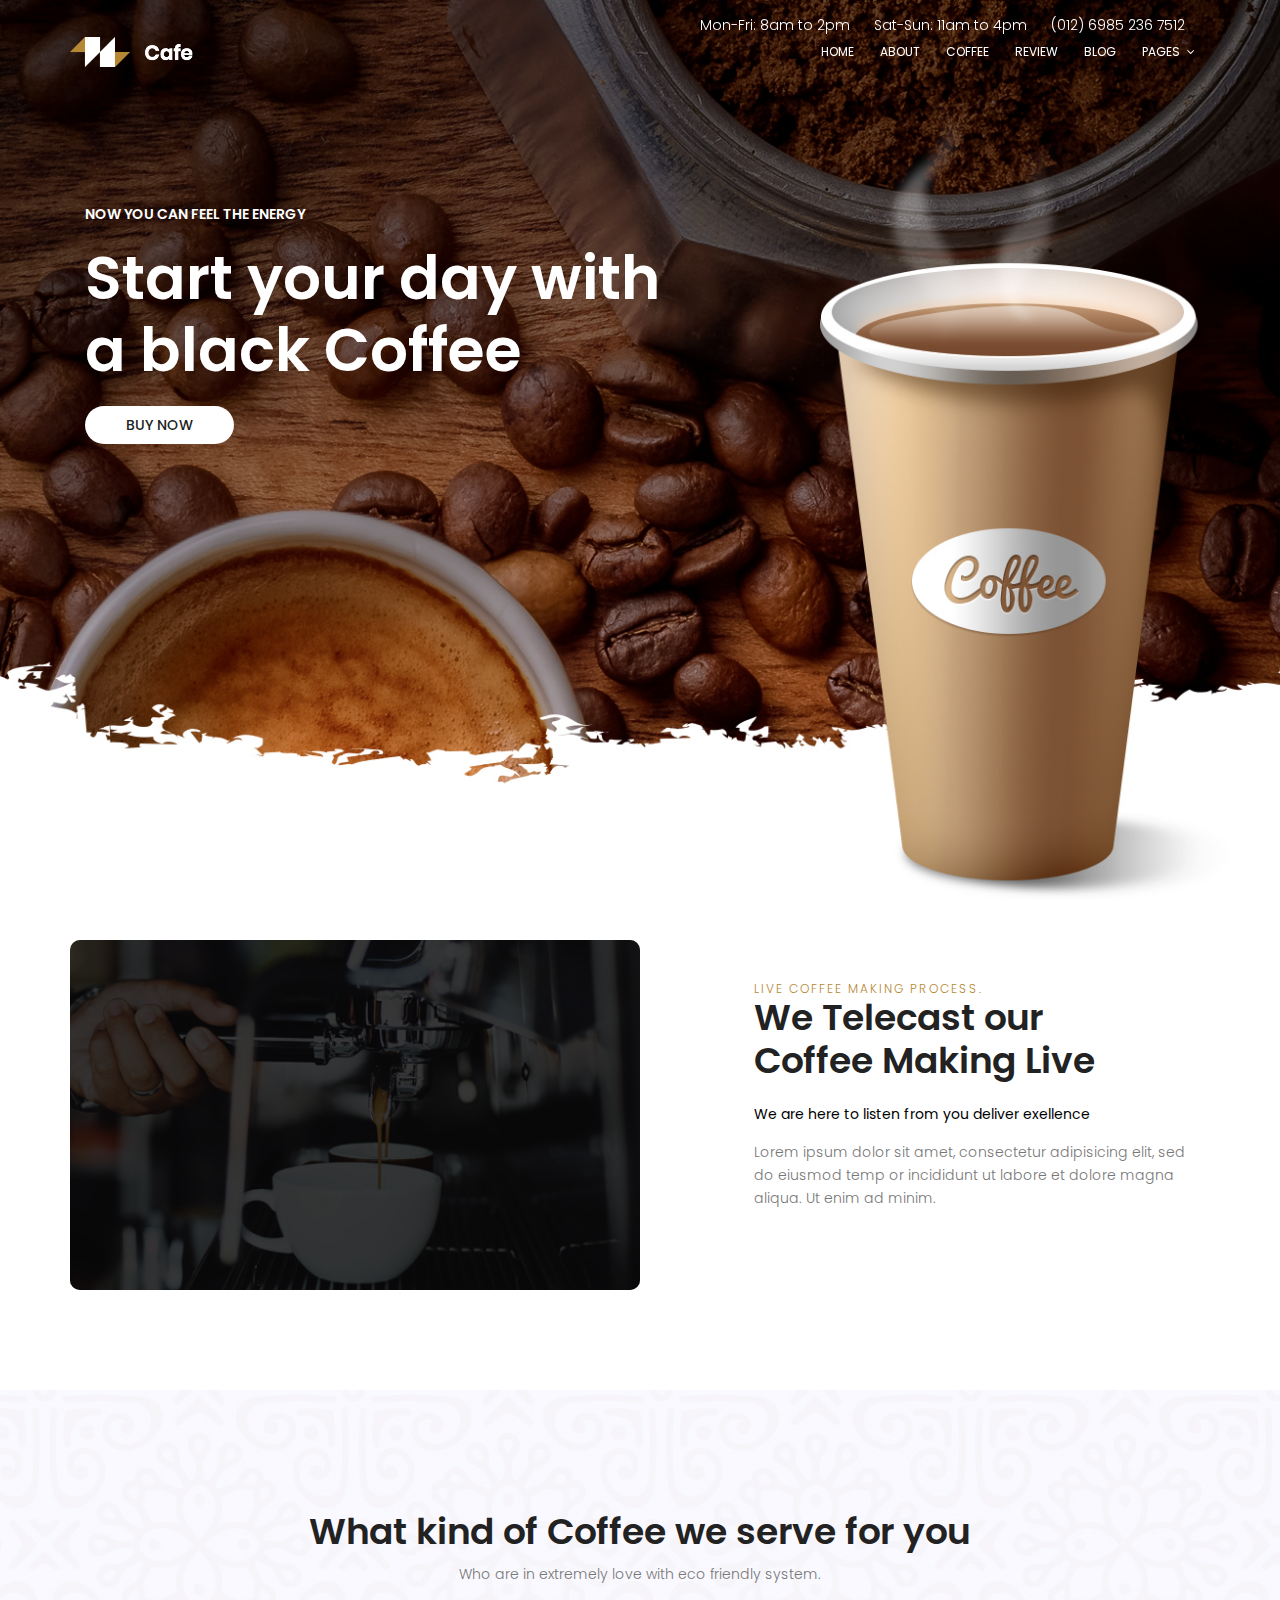
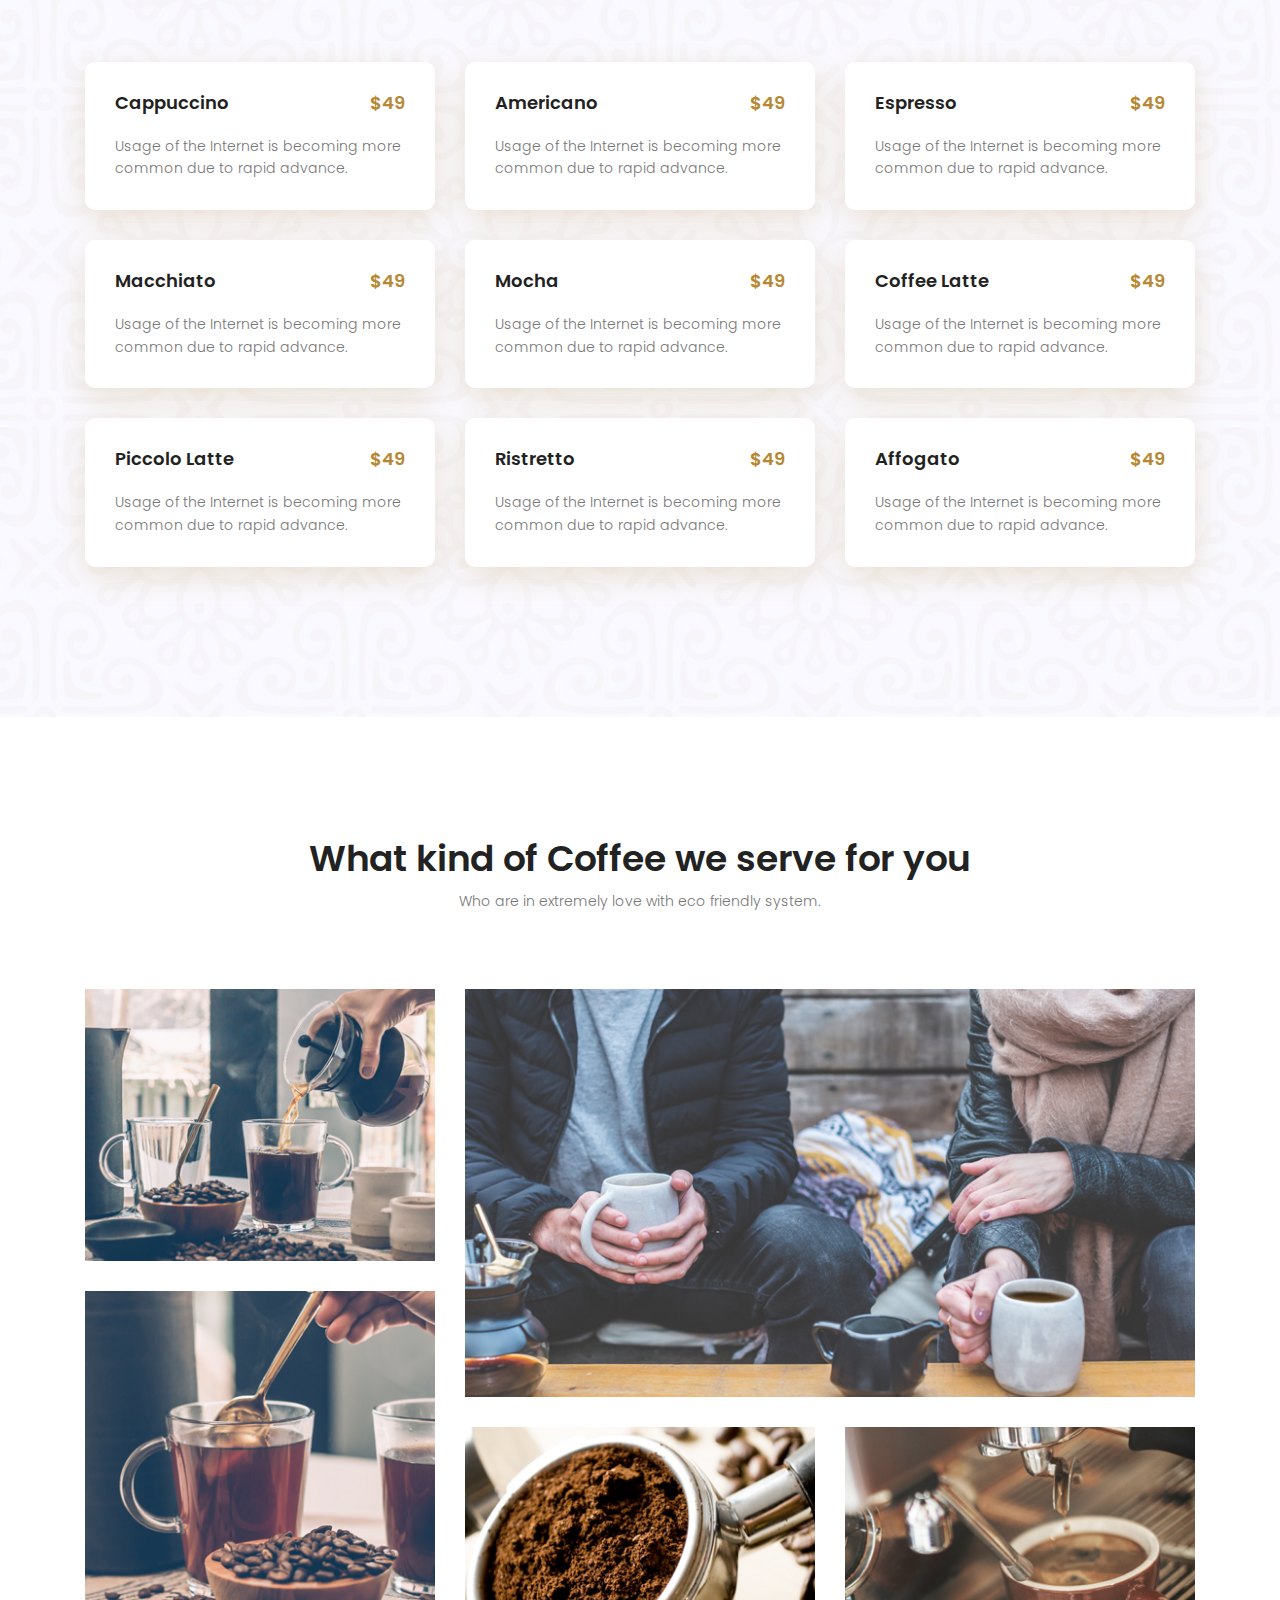
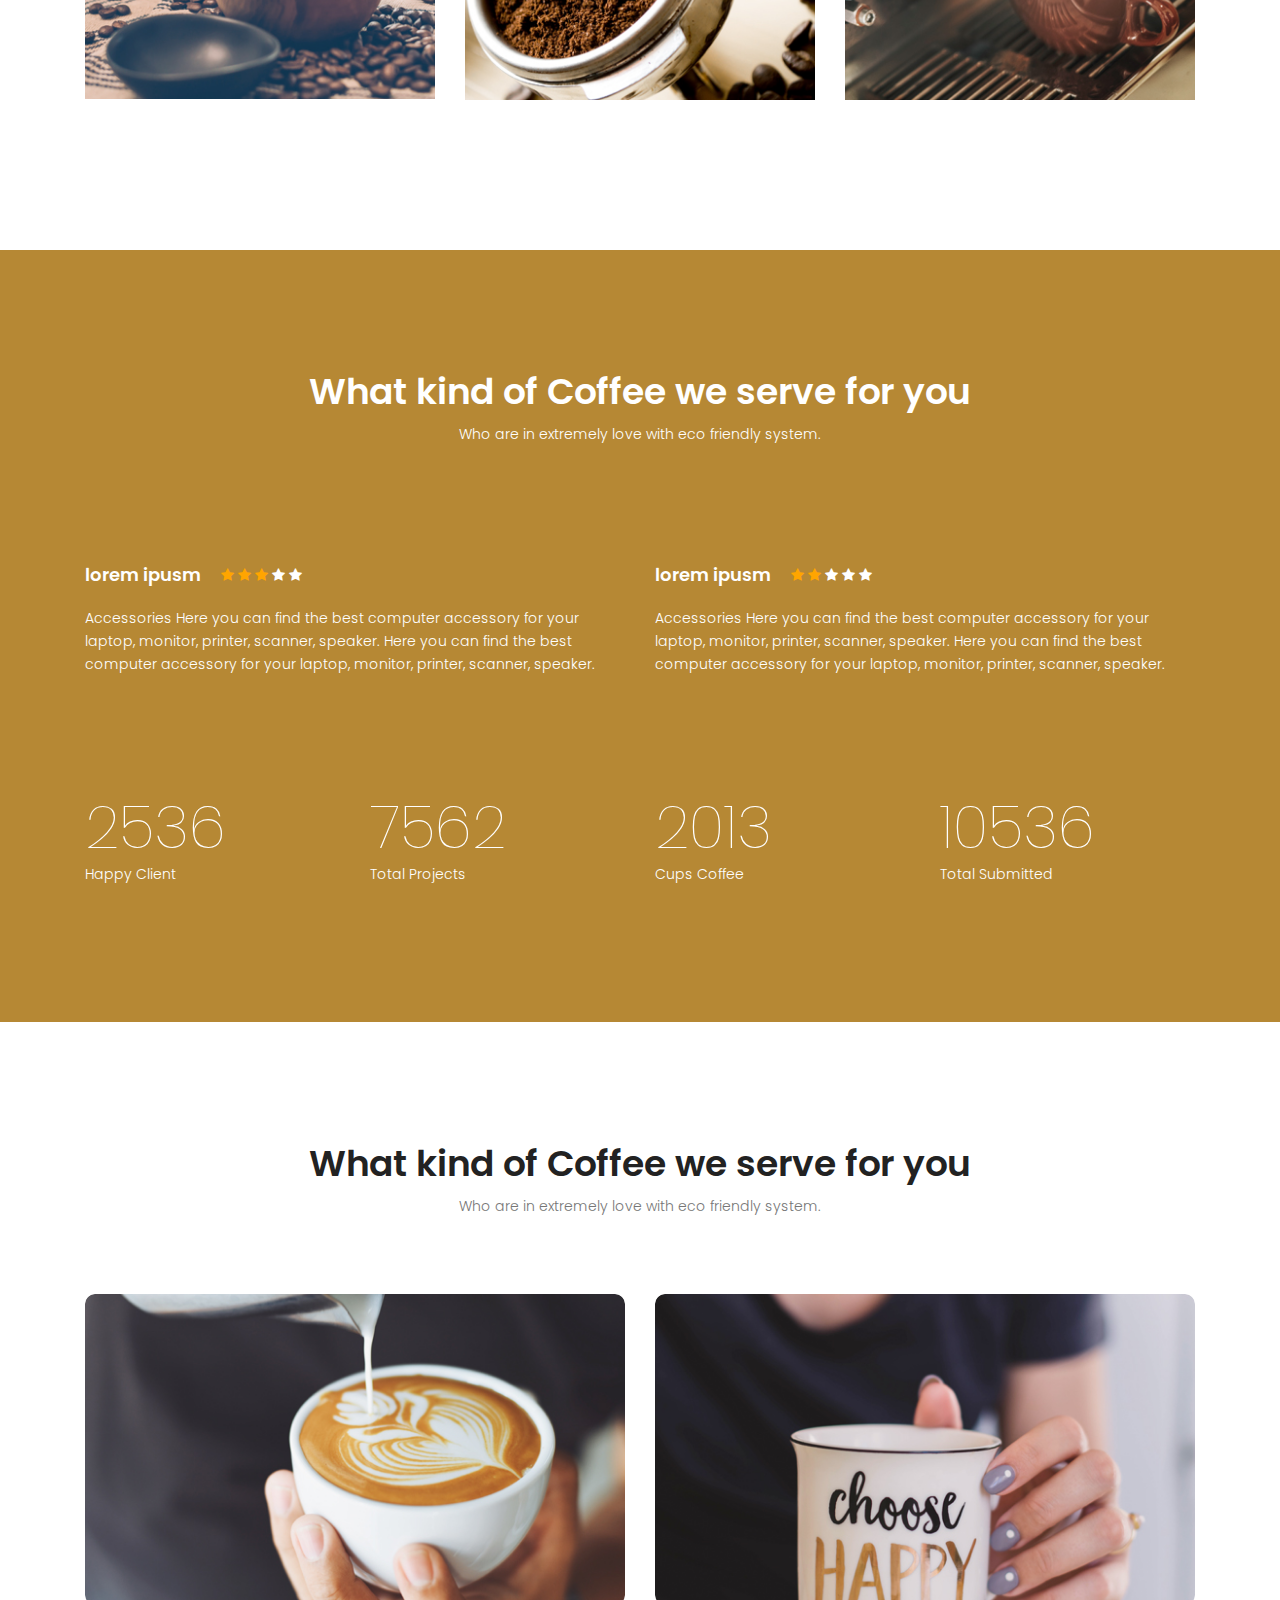
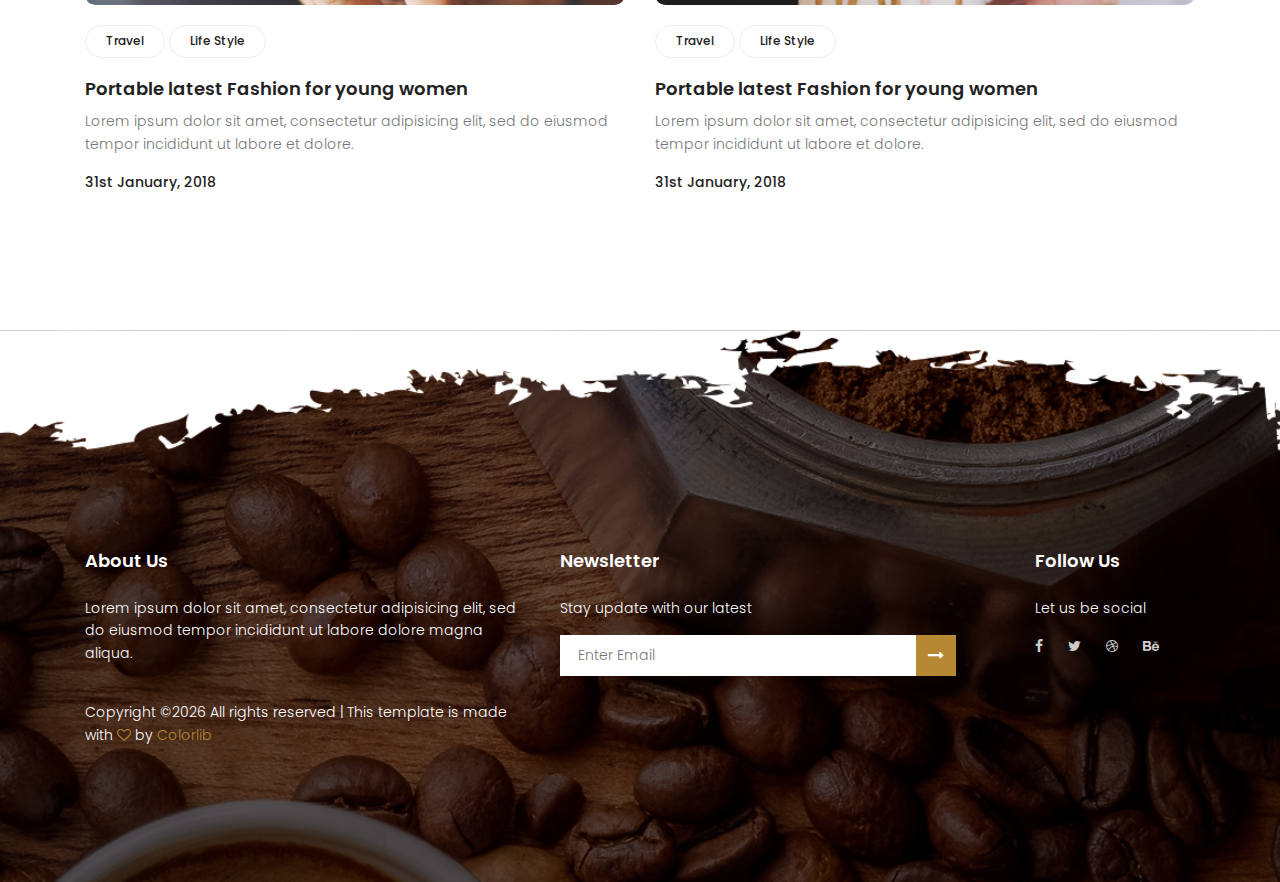
==== index.html @ 78d95723 "Adding the Project Theme" ====
<!DOCTYPE html>
	<html lang="zxx" class="no-js">
	<head>
		<!-- Mobile Specific Meta -->
		<meta name="viewport" content="width=device-width, initial-scale=1, shrink-to-fit=no">
		<!-- Favicon-->
		<link rel="shortcut icon" href="Assets/img/fav.png">
		<!-- Author Meta -->
		<meta name="author" content="codepixer">
		<!-- Meta Description -->
		<meta name="description" content="">
		<!-- Meta Keyword -->
		<meta name="keywords" content="">
		<!-- meta character set -->
		<meta charset="UTF-8">
		<!-- Site Title -->
		<title>Coffee</title>

		<link href="https://fonts.googleapis.com/css?family=Poppins:100,200,400,300,500,600,700" rel="stylesheet"> 
			<!--
			CSS
			============================================= -->
			<link rel="stylesheet" href="Assets/css/linearicons.css">
			<link rel="stylesheet" href="Assets/css/font-awesome.min.css">
			<link rel="stylesheet" href="Assets/css/bootstrap.css">
			<link rel="stylesheet" href="Assets/css/magnific-popup.css">
			<link rel="stylesheet" href="Assets/css/nice-select.css">					
			<link rel="stylesheet" href="Assets/css/animate.min.css">
			<link rel="stylesheet" href="Assets/css/owl.carousel.css">
			<link rel="stylesheet" href="Assets/css/main.css">
		</head>
		<body>

			  <header id="header" id="home">
				<div class="header-top">
		  			<div class="container">
				  		<div class="row justify-content-end">
				  			<div class="col-lg-8 col-sm-4 col-8 header-top-right no-padding">
				  				<ul>
				  					<li>
				  						Mon-Fri: 8am to 2pm
				  					</li>
				  					<li>
				  						Sat-Sun: 11am to 4pm
				  					</li>
				  					<li>
				  						<a href="tel:(012) 6985 236 7512">(012) 6985 236 7512</a>
				  					</li>				  					
				  				</ul>
				  			</div>
				  		</div>			  					
		  			</div>
				</div>			  	
			    <div class="container">
			    	<div class="row align-items-center justify-content-between d-flex">
				      <div id="logo">
				        <a href="index.html"><img src="Assets/img/logo.png" alt="" title="" /></a>
				      </div>
				      <nav id="nav-menu-container">
				        <ul class="nav-menu">
				          <li class="menu-active"><a href="#home">Home</a></li>
				          <li><a href="#about">About</a></li>
				          <li><a href="#coffee">Coffee</a></li>
				          <li><a href="#review">Review</a></li>
				          <li><a href="#blog">Blog</a></li>
				          <li class="menu-has-children"><a href="">Pages</a>
				            <ul>
				              <li><a href="View/generic.html">Generic</a></li>
				              <li><a href="View/elements.html">Elements</a></li>
				            </ul>
				          </li>
				        </ul>
				      </nav><!-- #nav-menu-container -->		    		
			    	</div>
			    </div>
			  </header><!-- #header -->


			<!-- start banner Area -->
			<section class="banner-area" id="home">	
				<div class="container">
					<div class="row fullscreen d-flex align-items-center justify-content-start">
						<div class="banner-content col-lg-7">
							<h6 class="text-white text-uppercase">Now you can feel the Energy</h6>
							<h1>
								Start your day with <br>
								a black Coffee				
							</h1>
							<a href="#" class="primary-btn text-uppercase">Buy Now</a>
						</div>											
					</div>
				</div>
			</section>
			<!-- End banner Area -->	

			<!-- Start video-sec Area -->
			<section class="video-sec-area pb-100 pt-40" id="about">
				<div class="container">
					<div class="row justify-content-start align-items-center">
						<div class="col-lg-6 video-right justify-content-center align-items-center d-flex">
							<div class="overlay overlay-bg"></div>
							<a class="play-btn" href="https://www.youtube.com/watch?v=ARA0AxrnHdM"><img class="img-fluid" src="img/play-icon.png" alt=""></a>
						</div>						
						<div class="col-lg-6 video-left">
							<h6>Live Coffee making process.</h6>
							<h1>We Telecast our <br>
							Coffee Making Live</h1>
							<p><span>We are here to listen from you deliver exellence</span></p>
							<p>
								Lorem ipsum dolor sit amet, consectetur adipisicing elit, sed do eiusmod temp or incididunt ut labore et dolore magna aliqua. Ut enim ad minim.
							</p>
							<img class="img-fluid" src="img/signature.png" alt="">
						</div>
					</div>
				</div>	
			</section>
			<!-- End video-sec Area -->
			
			<!-- Start menu Area -->
			<section class="menu-area section-gap" id="coffee">
				<div class="container">
					<div class="row d-flex justify-content-center">
						<div class="menu-content pb-60 col-lg-10">
							<div class="title text-center">
								<h1 class="mb-10">What kind of Coffee we serve for you</h1>
								<p>Who are in extremely love with eco friendly system.</p>
							</div>
						</div>
					</div>						
					<div class="row">
						<div class="col-lg-4">
							<div class="single-menu">
								<div class="title-div justify-content-between d-flex">
									<h4>Cappuccino</h4>
									<p class="price float-right">
										$49
									</p>
								</div>
								<p>
									Usage of the Internet is becoming more common due to rapid advance.
								</p>								
							</div>
						</div>
						<div class="col-lg-4">
							<div class="single-menu">
								<div class="title-div justify-content-between d-flex">
									<h4>Americano</h4>
									<p class="price float-right">
										$49
									</p>
								</div>
								<p>
									Usage of the Internet is becoming more common due to rapid advance.
								</p>								
							</div>
						</div>
						<div class="col-lg-4">
							<div class="single-menu">
								<div class="title-div justify-content-between d-flex">
									<h4>Espresso</h4>
									<p class="price float-right">
										$49
									</p>
								</div>
								<p>
									Usage of the Internet is becoming more common due to rapid advance.
								</p>								
							</div>
						</div>	
						<div class="col-lg-4">
							<div class="single-menu">
								<div class="title-div justify-content-between d-flex">
									<h4>Macchiato</h4>
									<p class="price float-right">
										$49
									</p>
								</div>
								<p>
									Usage of the Internet is becoming more common due to rapid advance.
								</p>								
							</div>
						</div>
						<div class="col-lg-4">
							<div class="single-menu">
								<div class="title-div justify-content-between d-flex">
									<h4>Mocha</h4>
									<p class="price float-right">
										$49
									</p>
								</div>
								<p>
									Usage of the Internet is becoming more common due to rapid advance.
								</p>								
							</div>
						</div>
						<div class="col-lg-4">
							<div class="single-menu">
								<div class="title-div justify-content-between d-flex">
									<h4>Coffee Latte</h4>
									<p class="price float-right">
										$49
									</p>
								</div>
								<p>
									Usage of the Internet is becoming more common due to rapid advance.
								</p>								
							</div>
						</div>
						<div class="col-lg-4">
							<div class="single-menu">
								<div class="title-div justify-content-between d-flex">
									<h4>Piccolo Latte</h4>
									<p class="price float-right">
										$49
									</p>
								</div>
								<p>
									Usage of the Internet is becoming more common due to rapid advance.
								</p>								
							</div>
						</div>
						<div class="col-lg-4">
							<div class="single-menu">
								<div class="title-div justify-content-between d-flex">
									<h4>Ristretto</h4>
									<p class="price float-right">
										$49
									</p>
								</div>
								<p>
									Usage of the Internet is becoming more common due to rapid advance.
								</p>								
							</div>
						</div>
						<div class="col-lg-4">
							<div class="single-menu">
								<div class="title-div justify-content-between d-flex">
									<h4>Affogato</h4>
									<p class="price float-right">
										$49
									</p>
								</div>
								<p>
									Usage of the Internet is becoming more common due to rapid advance.
								</p>								
							</div>
						</div>															
					</div>
				</div>	
			</section>
			<!-- End menu Area -->
			
			<!-- Start gallery Area -->
			<section class="gallery-area section-gap" id="gallery">
				<div class="container">
					<div class="row d-flex justify-content-center">
						<div class="menu-content pb-60 col-lg-10">
							<div class="title text-center">
								<h1 class="mb-10">What kind of Coffee we serve for you</h1>
								<p>Who are in extremely love with eco friendly system.</p>
							</div>
						</div>
					</div>						
					<div class="row">
						<div class="col-lg-4">
							<a href="Assets/img/g1.jpg" class="img-pop-home">
								<img class="img-fluid" src="Assets/img/g1.jpg" alt="">
							</a>	
							<a href="Assets/img/g2.jpg" class="img-pop-home">
								<img class="img-fluid" src="Assets/img/g2.jpg" alt="">
							</a>	
						</div>
						<div class="col-lg-8">
							<a href="Assets/img/g3.jpg" class="img-pop-home">
								<img class="img-fluid" src="Assets/img/g3.jpg" alt="">
							</a>	
							<div class="row">
								<div class="col-lg-6">
									<a href="Assets/img/g4.jpg" class="img-pop-home">
										<img class="img-fluid" src="Assets/img/g4.jpg" alt="">
									</a>	
								</div>
								<div class="col-lg-6">
									<a href="Assets/img/g5.jpg" class="img-pop-home">
										<img class="img-fluid" src="Assets/img/g5.jpg" alt="">
									</a>	
								</div>
							</div>
						</div>
					</div>
				</div>	
			</section>
			<!-- End gallery Area -->
			
			<!-- Start review Area -->
			<section class="review-area section-gap" id="review">
				<div class="container">
					<div class="row d-flex justify-content-center">
						<div class="menu-content pb-60 col-lg-10">
							<div class="title text-center">
								<h1 class="mb-10">What kind of Coffee we serve for you</h1>
								<p>Who are in extremely love with eco friendly system.</p>
							</div>
						</div>
					</div>						
					<div class="row">
						<div class="col-lg-6 col-md-6 single-review">
							<img src="img/r1.png" alt="">
							<div class="title d-flex flex-row">
								<h4>lorem ipusm</h4>
								<div class="star">
									<span class="fa fa-star checked"></span>
									<span class="fa fa-star checked"></span>
									<span class="fa fa-star checked"></span>
									<span class="fa fa-star"></span>
									<span class="fa fa-star"></span>								
								</div>
							</div>
							<p>
								Accessories Here you can find the best computer accessory for your laptop, monitor, printer, scanner, speaker. Here you can find the best computer accessory for your laptop, monitor, printer, scanner, speaker.
							</p>
						</div>	
						<div class="col-lg-6 col-md-6 single-review">
							<img src="img/r2.png" alt="">
							<div class="title d-flex flex-row">
								<h4>lorem ipusm</h4>
								<div class="star">
									<span class="fa fa-star checked"></span>
									<span class="fa fa-star checked"></span>
									<span class="fa fa-star"></span>
									<span class="fa fa-star"></span>
									<span class="fa fa-star"></span>								
								</div>
							</div>
							<p>
								Accessories Here you can find the best computer accessory for your laptop, monitor, printer, scanner, speaker. Here you can find the best computer accessory for your laptop, monitor, printer, scanner, speaker.
							</p>
						</div>	
					</div>
					<div class="row counter-row">
						<div class="col-lg-3 col-md-6 single-counter">
							<h1 class="counter">2536</h1>
							<p>Happy Client</p>
						</div>
						<div class="col-lg-3 col-md-6 single-counter">
							<h1 class="counter">7562</h1>
							<p>Total Projects</p>
						</div>
						<div class="col-lg-3 col-md-6 single-counter">
							<h1 class="counter">2013</h1>
							<p>Cups Coffee</p>
						</div>
						<div class="col-lg-3 col-md-6 single-counter">
							<h1 class="counter">10536</h1>
							<p>Total Submitted</p>
						</div>																		
					</div>
				</div>	
			</section>
			<!-- End review Area -->
			
			<!-- Start blog Area -->
			<section class="blog-area section-gap" id="blog">
				<div class="container">
					<div class="row d-flex justify-content-center">
						<div class="menu-content pb-60 col-lg-10">
							<div class="title text-center">
								<h1 class="mb-10">What kind of Coffee we serve for you</h1>
								<p>Who are in extremely love with eco friendly system.</p>
							</div>
						</div>
					</div>						
					<div class="row">
						<div class="col-lg-6 col-md-6 single-blog">
							<img class="img-fluid" src="Assets/img/b1.jpg" alt="">
							<ul class="post-tags">
								<li><a href="#">Travel</a></li>
								<li><a href="#">Life Style</a></li>
							</ul>
							<a href="#"><h4>Portable latest Fashion for young women</h4></a>
							<p>
								Lorem ipsum dolor sit amet, consectetur adipisicing elit, sed do eiusmod tempor incididunt ut labore  et dolore.
							</p>
							<p class="post-date">
								31st January, 2018
							</p>
						</div>
						<div class="col-lg-6 col-md-6 single-blog">
							<img class="img-fluid" src="Assets/img/b2.jpg" alt="">
							<ul class="post-tags">
								<li><a href="#">Travel</a></li>
								<li><a href="#">Life Style</a></li>
							</ul>
							<a href="#"><h4>Portable latest Fashion for young women</h4></a>
							<p>
								Lorem ipsum dolor sit amet, consectetur adipisicing elit, sed do eiusmod tempor incididunt ut labore  et dolore.
							</p>
							<p class="post-date">
								31st January, 2018
							</p>
						</div>						
					</div>
				</div>	
			</section>
			<!-- End blog Area -->
			

			<!-- start footer Area -->		
			<footer class="footer-area section-gap">
				<div class="container">
					<div class="row">
						<div class="col-lg-5 col-md-6 col-sm-6">
							<div class="single-footer-widget">
								<h6>About Us</h6>
								<p>
									Lorem ipsum dolor sit amet, consectetur adipisicing elit, sed do eiusmod tempor incididunt ut labore dolore magna aliqua.
								</p>
								<p class="footer-text">
									<!-- Link back to Colorlib can't be removed. Template is licensed under CC BY 3.0. -->
Copyright &copy;<script>document.write(new Date().getFullYear());</script> All rights reserved | This template is made with <i class="fa fa-heart-o" aria-hidden="true"></i> by <a href="https://colorlib.com" target="_blank">Colorlib</a>
<!-- Link back to Colorlib can't be removed. Template is licensed under CC BY 3.0. -->
								</p>								
							</div>
						</div>
						<div class="col-lg-5  col-md-6 col-sm-6">
							<div class="single-footer-widget">
								<h6>Newsletter</h6>
								<p>Stay update with our latest</p>
								<div class="" id="mc_embed_signup">
									<form target="_blank" novalidate="true" action="https://spondonit.us12.list-manage.com/subscribe/post?u=1462626880ade1ac87bd9c93a&amp;id=92a4423d01" method="get" class="form-inline">
										<input class="form-control" name="EMAIL" placeholder="Enter Email" onfocus="this.placeholder = ''" onblur="this.placeholder = 'Enter Email '" required="" type="email">
			                            	<button class="click-btn btn btn-default"><i class="fa fa-long-arrow-right" aria-hidden="true"></i></button>
			                            	<div style="position: absolute; left: -5000px;">
												<input name="b_36c4fd991d266f23781ded980_aefe40901a" tabindex="-1" value="" type="text">
											</div>

										<div class="info pt-20"></div>
									</form>
								</div>
							</div>
						</div>						
						<div class="col-lg-2 col-md-6 col-sm-6 social-widget">
							<div class="single-footer-widget">
								<h6>Follow Us</h6>
								<p>Let us be social</p>
								<div class="footer-social d-flex align-items-center">
									<a href="#"><i class="fa fa-facebook"></i></a>
									<a href="#"><i class="fa fa-twitter"></i></a>
									<a href="#"><i class="fa fa-dribbble"></i></a>
									<a href="#"><i class="fa fa-behance"></i></a>
								</div>
							</div>
						</div>							
					</div>
				</div>
			</footer>	
			<!-- End footer Area -->	

			<script src="Assets/js/vendor/jquery-2.2.4.min.js"></script>
			<script src="https://cdnjs.cloudflare.com/ajax/libs/popper.js/1.12.9/umd/popper.min.js" integrity="sha384-ApNbgh9B+Y1QKtv3Rn7W3mgPxhU9K/ScQsAP7hUibX39j7fakFPskvXusvfa0b4Q" crossorigin="anonymous"></script>
			<script src="Assetsjs/vendor/bootstrap.min.js"></script>			
			<script type="text/javascript" src="https://maps.googleapis.com/maps/api/js?key=AIzaSyBhOdIF3Y9382fqJYt5I_sswSrEw5eihAA"></script>
  			<script src="Assets/js/easing.min.js"></script>			
			<script src="Assets/js/hoverIntent.js"></script>
			<script src="Assets/js/superfish.min.js"></script>	
			<script src="Assets/js/jquery.ajaxchimp.min.js"></script>
			<script src="Assets/js/jquery.magnific-popup.min.js"></script>	
			<script src="Assets/js/owl.carousel.min.js"></script>			
			<script src="Assets/js/jquery.sticky.js"></script>
			<script src="Assets/js/jquery.nice-select.min.js"></script>			
			<script src="Assets/js/parallax.min.js"></script>	
			<script src="Assets/js/waypoints.min.js"></script>
			<script src="Assets/js/jquery.counterup.min.js"></script>					
			<script src="Assets/js/mail-script.js"></script>	
			<script src="Assets/js/main.js"></script>	
		</body>
	</html>
---- Assets/css/linearicons.css ----
@font-face {
	font-family: 'Linearicons-Free';
	src:url('../fonts/Linearicons-Free.eot?w118d');
	src:url('../fonts/Linearicons-Free.eot?#iefixw118d') format('embedded-opentype'),
		url('../fonts/Linearicons-Free.woff2?w118d') format('woff2'),
		url('../fonts/Linearicons-Free.woff?w118d') format('woff'),
		url('../fonts/Linearicons-Free.ttf?w118d') format('truetype'),
		url('../fonts/Linearicons-Free.svg?w118d#Linearicons-Free') format('svg');
	font-weight: normal;
	font-style: normal;
}

.lnr {
	font-family: 'Linearicons-Free';
	speak: none;
	font-style: normal;
	font-weight: normal;
	font-variant: normal;
	text-transform: none;
	line-height: 1;

	/* Better Font Rendering =========== */
	-webkit-font-smoothing: antialiased;
	-moz-osx-font-smoothing: grayscale;
}

.lnr-home:before {
	content: "\e800";
}
.lnr-apartment:before {
	content: "\e801";
}
.lnr-pencil:before {
	content: "\e802";
}
.lnr-magic-wand:before {
	content: "\e803";
}
.lnr-drop:before {
	content: "\e804";
}
.lnr-lighter:before {
	content: "\e805";
}
.lnr-poop:before {
	content: "\e806";
}
.lnr-sun:before {
	content: "\e807";
}
.lnr-moon:before {
	content: "\e808";
}
.lnr-cloud:before {
	content: "\e809";
}
.lnr-cloud-upload:before {
	content: "\e80a";
}
.lnr-cloud-download:before {
	content: "\e80b";
}
.lnr-cloud-sync:before {
	content: "\e80c";
}
.lnr-cloud-check:before {
	content: "\e80d";
}
.lnr-database:before {
	content: "\e80e";
}
.lnr-lock:before {
	content: "\e80f";
}
.lnr-cog:before {
	content: "\e810";
}
.lnr-trash:before {
	content: "\e811";
}
.lnr-dice:before {
	content: "\e812";
}
.lnr-heart:before {
	content: "\e813";
}
.lnr-star:before {
	content: "\e814";
}
.lnr-star-half:before {
	content: "\e815";
}
.lnr-star-empty:before {
	content: "\e816";
}
.lnr-flag:before {
	content: "\e817";
}
.lnr-envelope:before {
	content: "\e818";
}
.lnr-paperclip:before {
	content: "\e819";
}
.lnr-inbox:before {
	content: "\e81a";
}
.lnr-eye:before {
	content: "\e81b";
}
.lnr-printer:before {
	content: "\e81c";
}
.lnr-file-empty:before {
	content: "\e81d";
}
.lnr-file-add:before {
	content: "\e81e";
}
.lnr-enter:before {
	content: "\e81f";
}
.lnr-exit:before {
	content: "\e820";
}
.lnr-graduation-hat:before {
	content: "\e821";
}
.lnr-license:before {
	content: "\e822";
}
.lnr-music-note:before {
	content: "\e823";
}
.lnr-film-play:before {
	content: "\e824";
}
.lnr-camera-video:before {
	content: "\e825";
}
.lnr-camera:before {
	content: "\e826";
}
.lnr-picture:before {
	content: "\e827";
}
.lnr-book:before {
	content: "\e828";
}
.lnr-bookmark:before {
	content: "\e829";
}
.lnr-user:before {
	content: "\e82a";
}
.lnr-users:before {
	content: "\e82b";
}
.lnr-shirt:before {
	content: "\e82c";
}
.lnr-store:before {
	content: "\e82d";
}
.lnr-cart:before {
	content: "\e82e";
}
.lnr-tag:before {
	content: "\e82f";
}
.lnr-phone-handset:before {
	content: "\e830";
}
.lnr-phone:before {
	content: "\e831";
}
.lnr-pushpin:before {
	content: "\e832";
}
.lnr-map-marker:before {
	content: "\e833";
}
.lnr-map:before {
	content: "\e834";
}
.lnr-location:before {
	content: "\e835";
}
.lnr-calendar-full:before {
	content: "\e836";
}
.lnr-keyboard:before {
	content: "\e837";
}
.lnr-spell-check:before {
	content: "\e838";
}
.lnr-screen:before {
	content: "\e839";
}
.lnr-smartphone:before {
	content: "\e83a";
}
.lnr-tablet:before {
	content: "\e83b";
}
.lnr-laptop:before {
	content: "\e83c";
}
.lnr-laptop-phone:before {
	content: "\e83d";
}
.lnr-power-switch:before {
	content: "\e83e";
}
.lnr-bubble:before {
	content: "\e83f";
}
.lnr-heart-pulse:before {
	content: "\e840";
}
.lnr-construction:before {
	content: "\e841";
}
.lnr-pie-chart:before {
	content: "\e842";
}
.lnr-chart-bars:before {
	content: "\e843";
}
.lnr-gift:before {
	content: "\e844";
}
.lnr-diamond:before {
	content: "\e845";
}
.lnr-linearicons:before {
	content: "\e846";
}
.lnr-dinner:before {
	content: "\e847";
}
.lnr-coffee-cup:before {
	content: "\e848";
}
.lnr-leaf:before {
	content: "\e849";
}
.lnr-paw:before {
	content: "\e84a";
}
.lnr-rocket:before {
	content: "\e84b";
}
.lnr-briefcase:before {
	content: "\e84c";
}
.lnr-bus:before {
	content: "\e84d";
}
.lnr-car:before {
	content: "\e84e";
}
.lnr-train:before {
	content: "\e84f";
}
.lnr-bicycle:before {
	content: "\e850";
}
.lnr-wheelchair:before {
	content: "\e851";
}
.lnr-select:before {
	content: "\e852";
}
.lnr-earth:before {
	content: "\e853";
}
.lnr-smile:before {
	content: "\e854";
}
.lnr-sad:before {
	content: "\e855";
}
.lnr-neutral:before {
	content: "\e856";
}
.lnr-mustache:before {
	content: "\e857";
}
.lnr-alarm:before {
	content: "\e858";
}
.lnr-bullhorn:before {
	content: "\e859";
}
.lnr-volume-high:before {
	content: "\e85a";
}
.lnr-volume-medium:before {
	content: "\e85b";
}
.lnr-volume-low:before {
	content: "\e85c";
}
.lnr-volume:before {
	content: "\e85d";
}
.lnr-mic:before {
	content: "\e85e";
}
.lnr-hourglass:before {
	content: "\e85f";
}
.lnr-undo:before {
	content: "\e860";
}
.lnr-redo:before {
	content: "\e861";
}
.lnr-sync:before {
	content: "\e862";
}
.lnr-history:before {
	content: "\e863";
}
.lnr-clock:before {
	content: "\e864";
}
.lnr-download:before {
	content: "\e865";
}
.lnr-upload:before {
	content: "\e866";
}
.lnr-enter-down:before {
	content: "\e867";
}
.lnr-exit-up:before {
	content: "\e868";
}
.lnr-bug:before {
	content: "\e869";
}
.lnr-code:before {
	content: "\e86a";
}
.lnr-link:before {
	content: "\e86b";
}
.lnr-unlink:before {
	content: "\e86c";
}
.lnr-thumbs-up:before {
	content: "\e86d";
}
.lnr-thumbs-down:before {
	content: "\e86e";
}
.lnr-magnifier:before {
	content: "\e86f";
}
.lnr-cross:before {
	content: "\e870";
}
.lnr-menu:before {
	content: "\e871";
}
.lnr-list:before {
	content: "\e872";
}
.lnr-chevron-up:before {
	content: "\e873";
}
.lnr-chevron-down:before {
	content: "\e874";
}
.lnr-chevron-left:before {
	content: "\e875";
}
.lnr-chevron-right:before {
	content: "\e876";
}
.lnr-arrow-up:before {
	content: "\e877";
}
.lnr-arrow-down:before {
	content: "\e878";
}
.lnr-arrow-left:before {
	content: "\e879";
}
.lnr-arrow-right:before {
	content: "\e87a";
}
.lnr-move:before {
	content: "\e87b";
}
.lnr-warning:before {
	content: "\e87c";
}
.lnr-question-circle:before {
	content: "\e87d";
}
.lnr-menu-circle:before {
	content: "\e87e";
}
.lnr-checkmark-circle:before {
	content: "\e87f";
}
.lnr-cross-circle:before {
	content: "\e880";
}
.lnr-plus-circle:before {
	content: "\e881";
}
.lnr-circle-minus:before {
	content: "\e882";
}
.lnr-arrow-up-circle:before {
	content: "\e883";
}
.lnr-arrow-down-circle:before {
	content: "\e884";
}
.lnr-arrow-left-circle:before {
	content: "\e885";
}
.lnr-arrow-right-circle:before {
	content: "\e886";
}
.lnr-chevron-up-circle:before {
	content: "\e887";
}
.lnr-chevron-down-circle:before {
	content: "\e888";
}
.lnr-chevron-left-circle:before {
	content: "\e889";
}
.lnr-chevron-right-circle:before {
	content: "\e88a";
}
.lnr-crop:before {
	content: "\e88b";
}
.lnr-frame-expand:before {
	content: "\e88c";
}
.lnr-frame-contract:before {
	content: "\e88d";
}
.lnr-layers:before {
	content: "\e88e";
}
.lnr-funnel:before {
	content: "\e88f";
}
.lnr-text-format:before {
	content: "\e890";
}
.lnr-text-format-remove:before {
	content: "\e891";
}
.lnr-text-size:before {
	content: "\e892";
}
.lnr-bold:before {
	content: "\e893";
}
.lnr-italic:before {
	content: "\e894";
}
.lnr-underline:before {
	content: "\e895";
}
.lnr-strikethrough:before {
	content: "\e896";
}
.lnr-highlight:before {
	content: "\e897";
}
.lnr-text-align-left:before {
	content: "\e898";
}
.lnr-text-align-center:before {
	content: "\e899";
}
.lnr-text-align-right:before {
	content: "\e89a";
}
.lnr-text-align-justify:before {
	content: "\e89b";
}
.lnr-line-spacing:before {
	content: "\e89c";
}
.lnr-indent-increase:before {
	content: "\e89d";
}
.lnr-indent-decrease:before {
	content: "\e89e";
}
.lnr-pilcrow:before {
	content: "\e89f";
}
.lnr-direction-ltr:before {
	content: "\e8a0";
}
.lnr-direction-rtl:before {
	content: "\e8a1";
}
.lnr-page-break:before {
	content: "\e8a2";
}
.lnr-sort-alpha-asc:before {
	content: "\e8a3";
}
.lnr-sort-amount-asc:before {
	content: "\e8a4";
}
.lnr-hand:before {
	content: "\e8a5";
}
.lnr-pointer-up:before {
	content: "\e8a6";
}
.lnr-pointer-right:before {
	content: "\e8a7";
}
.lnr-pointer-down:before {
	content: "\e8a8";
}
.lnr-pointer-left:before {
	content: "\e8a9";
}
---- Assets/css/nice-select.css ----
.nice-select {
  -webkit-tap-highlight-color: transparent;
  background-color: #fff;
  border-radius: 5px;
  border: solid 1px #e8e8e8;
  box-sizing: border-box;
  clear: both;
  cursor: pointer;
  display: block;
  float: left;
  font-family: inherit;
  font-size: 14px;
  font-weight: normal;
  height: 42px;
  line-height: 40px;
  outline: none;
  padding-left: 18px;
  padding-right: 30px;
  position: relative;
  text-align: left !important;
  -webkit-transition: all 0.2s ease-in-out;
  transition: all 0.2s ease-in-out;
  -webkit-user-select: none;
     -moz-user-select: none;
      -ms-user-select: none;
          user-select: none;
  white-space: nowrap;
  width: auto; }
  .nice-select:hover {
    border-color: #dbdbdb; }
  .nice-select:active, .nice-select.open, .nice-select:focus {
    border-color: #999; }
  .nice-select:after {
    border-bottom: 2px solid #999;
    border-right: 2px solid #999;
    content: '';
    display: block;
    height: 5px;
    margin-top: -4px;
    pointer-events: none;
    position: absolute;
    right: 12px;
    top: 50%;
    -webkit-transform-origin: 66% 66%;
        -ms-transform-origin: 66% 66%;
            transform-origin: 66% 66%;
    -webkit-transform: rotate(45deg);
        -ms-transform: rotate(45deg);
            transform: rotate(45deg);
    -webkit-transition: all 0.15s ease-in-out;
    transition: all 0.15s ease-in-out;
    width: 5px; }
  .nice-select.open:after {
    -webkit-transform: rotate(-135deg);
        -ms-transform: rotate(-135deg);
            transform: rotate(-135deg); }
  .nice-select.open .list {
    opacity: 1;
    pointer-events: auto;
    -webkit-transform: scale(1) translateY(0);
        -ms-transform: scale(1) translateY(0);
            transform: scale(1) translateY(0); }
  .nice-select.disabled {
    border-color: #ededed;
    color: #999;
    pointer-events: none; }
    .nice-select.disabled:after {
      border-color: #cccccc; }
  .nice-select.wide {
    width: 100%; }
    .nice-select.wide .list {
      left: 0 !important;
      right: 0 !important; }
  .nice-select.right {
    float: right; }
    .nice-select.right .list {
      left: auto;
      right: 0; }
  .nice-select.small {
    font-size: 12px;
    height: 36px;
    line-height: 34px; }
    .nice-select.small:after {
      height: 4px;
      width: 4px; }
    .nice-select.small .option {
      line-height: 34px;
      min-height: 34px; }
  .nice-select .list {
    background-color: #fff;
    border-radius: 5px;
    box-shadow: 0 0 0 1px rgba(68, 68, 68, 0.11);
    box-sizing: border-box;
    margin-top: 4px;
    opacity: 0;
    overflow: hidden;
    padding: 0;
    pointer-events: none;
    position: absolute;
    top: 100%;
    left: 0;
    -webkit-transform-origin: 50% 0;
        -ms-transform-origin: 50% 0;
            transform-origin: 50% 0;
    -webkit-transform: scale(0.75) translateY(-21px);
        -ms-transform: scale(0.75) translateY(-21px);
            transform: scale(0.75) translateY(-21px);
    -webkit-transition: all 0.2s cubic-bezier(0.5, 0, 0, 1.25), opacity 0.15s ease-out;
    transition: all 0.2s cubic-bezier(0.5, 0, 0, 1.25), opacity 0.15s ease-out;
    z-index: 9; }
    .nice-select .list:hover .option:not(:hover) {
      background-color: transparent !important; }
  .nice-select .option {
    cursor: pointer;
    font-weight: 400;
    line-height: 40px;
    list-style: none;
    min-height: 40px;
    outline: none;
    padding-left: 18px;
    padding-right: 29px;
    text-align: left;
    -webkit-transition: all 0.2s;
    transition: all 0.2s; }
    .nice-select .option:hover, .nice-select .option.focus, .nice-select .option.selected.focus {
      background-color: #f6f6f6; }
    .nice-select .option.selected {
      font-weight: bold; }
    .nice-select .option.disabled {
      background-color: transparent;
      color: #999;
      cursor: default; }

.no-csspointerevents .nice-select .list {
  display: none; }

.no-csspointerevents .nice-select.open .list {
  display: block; }
---- Assets/css/main.css ----
/*--------------------------- Color variations ----------------------*/
/* Medium Layout: 1280px */
/* Tablet Layout: 768px */
/* Mobile Layout: 320px */
/* Wide Mobile Layout: 480px */
/* =================================== */
/*  Basic Style 
/* =================================== */
::-moz-selection {
  /* Code for Firefox */
  background-color: #b68834;
  color: #fff;
}

::selection {
  background-color: #b68834;
  color: #fff;
}

::-webkit-input-placeholder {
  /* WebKit, Blink, Edge */
  color: #777777;
  font-weight: 300;
}

:-moz-placeholder {
  /* Mozilla Firefox 4 to 18 */
  color: #777777;
  opacity: 1;
  font-weight: 300;
}

::-moz-placeholder {
  /* Mozilla Firefox 19+ */
  color: #777777;
  opacity: 1;
  font-weight: 300;
}

:-ms-input-placeholder {
  /* Internet Explorer 10-11 */
  color: #777777;
  font-weight: 300;
}

::-ms-input-placeholder {
  /* Microsoft Edge */
  color: #777777;
  font-weight: 300;
}

body {
  color: #777777;
  font-family: "Poppins", sans-serif;
  font-size: 14px;
  font-weight: 300;
  line-height: 1.625em;
  position: relative;
}

ol, ul {
  margin: 0;
  padding: 0;
  list-style: none;
}

select {
  display: block;
}

figure {
  margin: 0;
}

a {
  -webkit-transition: all 0.3s ease 0s;
  -moz-transition: all 0.3s ease 0s;
  -o-transition: all 0.3s ease 0s;
  transition: all 0.3s ease 0s;
}

iframe {
  border: 0;
}

a, a:focus, a:hover {
  text-decoration: none;
  outline: 0;
}

.btn.active.focus,
.btn.active:focus,
.btn.focus,
.btn.focus:active,
.btn:active:focus,
.btn:focus {
  text-decoration: none;
  outline: 0;
}

.card-panel {
  margin: 0;
  padding: 60px;
}

/**
 *  Typography
 *
 **/
.btn i, .btn-large i, .btn-floating i, .btn-large i, .btn-flat i {
  font-size: 1em;
  line-height: inherit;
}

.gray-bg {
  background: #f9f9ff;
}

h1, h2, h3,
h4, h5, h6 {
  font-family: "Poppins", sans-serif;
  color: #222222;
  line-height: 1.2em !important;
  margin-bottom: 0;
  margin-top: 0;
  font-weight: 600;
}

.h1, .h2, .h3,
.h4, .h5, .h6 {
  margin-bottom: 0;
  margin-top: 0;
  font-family: "Poppins", sans-serif;
  font-weight: 600;
  color: #222222;
}

h1, .h1 {
  font-size: 36px;
}

h2, .h2 {
  font-size: 30px;
}

h3, .h3 {
  font-size: 24px;
}

h4, .h4 {
  font-size: 18px;
}

h5, .h5 {
  font-size: 16px;
}

h6, .h6 {
  font-size: 14px;
  color: #222222;
}

td, th {
  border-radius: 0px;
}

/**
 * For modern browsers
 * 1. The space content is one way to avoid an Opera bug when the
 *    contenteditable attribute is included anywhere else in the document.
 *    Otherwise it causes space to appear at the top and bottom of elements
 *    that are clearfixed.
 * 2. The use of `table` rather than `block` is only necessary if using
 *    `:before` to contain the top-margins of child elements.
 */
.clear::before, .clear::after {
  content: " ";
  display: table;
}

.clear::after {
  clear: both;
}

.fz-11 {
  font-size: 11px;
}

.fz-12 {
  font-size: 12px;
}

.fz-13 {
  font-size: 13px;
}

.fz-14 {
  font-size: 14px;
}

.fz-15 {
  font-size: 15px;
}

.fz-16 {
  font-size: 16px;
}

.fz-18 {
  font-size: 18px;
}

.fz-30 {
  font-size: 30px;
}

.fz-48 {
  font-size: 48px !important;
}

.fw100 {
  font-weight: 100;
}

.fw300 {
  font-weight: 300;
}

.fw400 {
  font-weight: 400 !important;
}

.fw500 {
  font-weight: 500;
}

.f700 {
  font-weight: 700;
}

.fsi {
  font-style: italic;
}

.mt-10 {
  margin-top: 10px;
}

.mt-15 {
  margin-top: 15px;
}

.mt-20 {
  margin-top: 20px;
}

.mt-25 {
  margin-top: 25px;
}

.mt-30 {
  margin-top: 30px;
}

.mt-35 {
  margin-top: 35px;
}

.mt-40 {
  margin-top: 40px;
}

.mt-50 {
  margin-top: 50px;
}

.mt-60 {
  margin-top: 60px;
}

.mt-70 {
  margin-top: 70px;
}

.mt-80 {
  margin-top: 80px;
}

.mt-100 {
  margin-top: 100px;
}

.mt-120 {
  margin-top: 120px;
}

.mt-150 {
  margin-top: 150px;
}

.ml-0 {
  margin-left: 0 !important;
}

.ml-5 {
  margin-left: 5px !important;
}

.ml-10 {
  margin-left: 10px;
}

.ml-15 {
  margin-left: 15px;
}

.ml-20 {
  margin-left: 20px;
}

.ml-30 {
  margin-left: 30px;
}

.ml-50 {
  margin-left: 50px;
}

.mr-0 {
  margin-right: 0 !important;
}

.mr-5 {
  margin-right: 5px !important;
}

.mr-15 {
  margin-right: 15px;
}

.mr-10 {
  margin-right: 10px;
}

.mr-20 {
  margin-right: 20px;
}

.mr-30 {
  margin-right: 30px;
}

.mr-50 {
  margin-right: 50px;
}

.mb-0 {
  margin-bottom: 0px;
}

.mb-0-i {
  margin-bottom: 0px !important;
}

.mb-5 {
  margin-bottom: 5px;
}

.mb-10 {
  margin-bottom: 10px;
}

.mb-15 {
  margin-bottom: 15px;
}

.mb-20 {
  margin-bottom: 20px;
}

.mb-25 {
  margin-bottom: 25px;
}

.mb-30 {
  margin-bottom: 30px;
}

.mb-40 {
  margin-bottom: 40px;
}

.mb-50 {
  margin-bottom: 50px;
}

.mb-60 {
  margin-bottom: 60px;
}

.mb-70 {
  margin-bottom: 70px;
}

.mb-80 {
  margin-bottom: 80px;
}

.mb-90 {
  margin-bottom: 90px;
}

.mb-100 {
  margin-bottom: 100px;
}

.pt-0 {
  padding-top: 0px;
}

.pt-10 {
  padding-top: 10px;
}

.pt-15 {
  padding-top: 15px;
}

.pt-20 {
  padding-top: 20px;
}

.pt-25 {
  padding-top: 25px;
}

.pt-30 {
  padding-top: 30px;
}

.pt-40 {
  padding-top: 40px;
}

.pt-50 {
  padding-top: 50px;
}

.pt-60 {
  padding-top: 60px;
}

.pt-70 {
  padding-top: 70px;
}

.pt-80 {
  padding-top: 80px;
}

.pt-90 {
  padding-top: 90px;
}

.pt-100 {
  padding-top: 100px;
}

.pt-120 {
  padding-top: 120px;
}

.pt-150 {
  padding-top: 150px;
}

.pt-170 {
  padding-top: 170px;
}

.pb-0 {
  padding-bottom: 0px;
}

.pb-10 {
  padding-bottom: 10px;
}

.pb-15 {
  padding-bottom: 15px;
}

.pb-20 {
  padding-bottom: 20px;
}

.pb-25 {
  padding-bottom: 25px;
}

.pb-30 {
  padding-bottom: 30px;
}

.pb-40 {
  padding-bottom: 40px;
}

.pb-50 {
  padding-bottom: 50px;
}

.pb-60 {
  padding-bottom: 60px;
}

.pb-70 {
  padding-bottom: 70px;
}

.pb-80 {
  padding-bottom: 80px;
}

.pb-90 {
  padding-bottom: 90px;
}

.pb-100 {
  padding-bottom: 100px;
}

.pb-120 {
  padding-bottom: 120px;
}

.pb-150 {
  padding-bottom: 150px;
}

.pr-30 {
  padding-right: 30px;
}

.pl-30 {
  padding-left: 30px;
}

.pl-90 {
  padding-left: 90px;
}

.p-40 {
  padding: 40px;
}

.float-left {
  float: left;
}

.float-right {
  float: right;
}

.text-italic {
  font-style: italic;
}

.text-white {
  color: #fff;
}

.text-black {
  color: #000;
}

.transition {
  -webkit-transition: all 0.3s ease 0s;
  -moz-transition: all 0.3s ease 0s;
  -o-transition: all 0.3s ease 0s;
  transition: all 0.3s ease 0s;
}

.section-full {
  padding: 100px 0;
}

.section-half {
  padding: 75px 0;
}

.text-center {
  text-align: center;
}

.text-left {
  text-align: left;
}

.text-rigth {
  text-align: right;
}

.flex {
  display: -webkit-box;
  display: -webkit-flex;
  display: -moz-flex;
  display: -ms-flexbox;
  display: flex;
}

.inline-flex {
  display: -webkit-inline-box;
  display: -webkit-inline-flex;
  display: -moz-inline-flex;
  display: -ms-inline-flexbox;
  display: inline-flex;
}

.flex-grow {
  -webkit-box-flex: 1;
  -webkit-flex-grow: 1;
  -moz-flex-grow: 1;
  -ms-flex-positive: 1;
  flex-grow: 1;
}

.flex-wrap {
  -webkit-flex-wrap: wrap;
  -moz-flex-wrap: wrap;
  -ms-flex-wrap: wrap;
  flex-wrap: wrap;
}

.flex-left {
  -webkit-box-pack: start;
  -ms-flex-pack: start;
  -webkit-justify-content: flex-start;
  -moz-justify-content: flex-start;
  justify-content: flex-start;
}

.flex-middle {
  -webkit-box-align: center;
  -ms-flex-align: center;
  -webkit-align-items: center;
  -moz-align-items: center;
  align-items: center;
}

.flex-right {
  -webkit-box-pack: end;
  -ms-flex-pack: end;
  -webkit-justify-content: flex-end;
  -moz-justify-content: flex-end;
  justify-content: flex-end;
}

.flex-top {
  -webkit-align-self: flex-start;
  -moz-align-self: flex-start;
  -ms-flex-item-align: start;
  align-self: flex-start;
}

.flex-center {
  -webkit-box-pack: center;
  -ms-flex-pack: center;
  -webkit-justify-content: center;
  -moz-justify-content: center;
  justify-content: center;
}

.flex-bottom {
  -webkit-align-self: flex-end;
  -moz-align-self: flex-end;
  -ms-flex-item-align: end;
  align-self: flex-end;
}

.space-between {
  -webkit-box-pack: justify;
  -ms-flex-pack: justify;
  -webkit-justify-content: space-between;
  -moz-justify-content: space-between;
  justify-content: space-between;
}

.space-around {
  -ms-flex-pack: distribute;
  -webkit-justify-content: space-around;
  -moz-justify-content: space-around;
  justify-content: space-around;
}

.flex-column {
  -webkit-box-direction: normal;
  -webkit-box-orient: vertical;
  -webkit-flex-direction: column;
  -moz-flex-direction: column;
  -ms-flex-direction: column;
  flex-direction: column;
}

.flex-cell {
  display: -webkit-box;
  display: -webkit-flex;
  display: -moz-flex;
  display: -ms-flexbox;
  display: flex;
  -webkit-box-flex: 1;
  -webkit-flex-grow: 1;
  -moz-flex-grow: 1;
  -ms-flex-positive: 1;
  flex-grow: 1;
}

.display-table {
  display: table;
}

.light {
  color: #fff;
}

.dark {
  color: #222;
}

.relative {
  position: relative;
}

.overflow-hidden {
  overflow: hidden;
}

.overlay {
  position: absolute;
  left: 0;
  right: 0;
  top: 0;
  bottom: 0;
}

.container.fullwidth {
  width: 100%;
}

.container.no-padding {
  padding-left: 0;
  padding-right: 0;
}

.no-padding {
  padding: 0;
}

.section-bg {
  background: #f9fafc;
}

@media (max-width: 767px) {
  .no-flex-xs {
    display: block !important;
  }
}

.row.no-margin {
  margin-left: 0;
  margin-right: 0;
}

.sample-text-area {
  background: #fff;
  padding: 100px 0 70px 0;
}

.text-heading {
  margin-bottom: 30px;
  font-size: 24px;
}

b, sup, sub, u, del {
  color: #b68834;
}

h1 {
  font-size: 36px;
}

h2 {
  font-size: 30px;
}

h3 {
  font-size: 24px;
}

h4 {
  font-size: 18px;
}

h5 {
  font-size: 16px;
}

h6 {
  font-size: 14px;
}

h1, h2, h3, h4, h5, h6 {
  line-height: 1.5em;
}

.typography h1, .typography h2, .typography h3, .typography h4, .typography h5, .typography h6 {
  color: #777777;
}

.button-area {
  background: #fff;
}

.button-area .border-top-generic {
  padding: 70px 15px;
  border-top: 1px dotted #eee;
}

.button-group-area .genric-btn {
  margin-right: 10px;
  margin-top: 10px;
}

.button-group-area .genric-btn:last-child {
  margin-right: 0;
}

.genric-btn {
  display: inline-block;
  outline: none;
  line-height: 40px;
  padding: 0 30px;
  font-size: .8em;
  text-align: center;
  text-decoration: none;
  font-weight: 500;
  cursor: pointer;
  -webkit-transition: all 0.3s ease 0s;
  -moz-transition: all 0.3s ease 0s;
  -o-transition: all 0.3s ease 0s;
  transition: all 0.3s ease 0s;
}

.genric-btn:focus {
  outline: none;
}

.genric-btn.e-large {
  padding: 0 40px;
  line-height: 50px;
}

.genric-btn.large {
  line-height: 45px;
}

.genric-btn.medium {
  line-height: 30px;
}

.genric-btn.small {
  line-height: 25px;
}

.genric-btn.radius {
  border-radius: 3px;
}

.genric-btn.circle {
  border-radius: 20px;
}

.genric-btn.arrow {
  display: -webkit-inline-box;
  display: -ms-inline-flexbox;
  display: inline-flex;
  -webkit-box-align: center;
  -ms-flex-align: center;
  align-items: center;
}

.genric-btn.arrow span {
  margin-left: 10px;
}

.genric-btn.default {
  color: #222222;
  background: #f9f9ff;
  border: 1px solid transparent;
}

.genric-btn.default:hover {
  border: 1px solid #f9f9ff;
  background: #fff;
}

.genric-btn.default-border {
  border: 1px solid #f9f9ff;
  background: #fff;
}

.genric-btn.default-border:hover {
  color: #222222;
  background: #f9f9ff;
  border: 1px solid transparent;
}

.genric-btn.primary {
  color: #fff;
  background: #b68834;
  border: 1px solid transparent;
}

.genric-btn.primary:hover {
  color: #b68834;
  border: 1px solid #b68834;
  background: #fff;
}

.genric-btn.primary-border {
  color: #b68834;
  border: 1px solid #b68834;
  background: #fff;
}

.genric-btn.primary-border:hover {
  color: #fff;
  background: #b68834;
  border: 1px solid transparent;
}

.genric-btn.success {
  color: #fff;
  background: #4cd3e3;
  border: 1px solid transparent;
}

.genric-btn.success:hover {
  color: #4cd3e3;
  border: 1px solid #4cd3e3;
  background: #fff;
}

.genric-btn.success-border {
  color: #4cd3e3;
  border: 1px solid #4cd3e3;
  background: #fff;
}

.genric-btn.success-border:hover {
  color: #fff;
  background: #4cd3e3;
  border: 1px solid transparent;
}

.genric-btn.info {
  color: #fff;
  background: #38a4ff;
  border: 1px solid transparent;
}

.genric-btn.info:hover {
  color: #38a4ff;
  border: 1px solid #38a4ff;
  background: #fff;
}

.genric-btn.info-border {
  color: #38a4ff;
  border: 1px solid #38a4ff;
  background: #fff;
}

.genric-btn.info-border:hover {
  color: #fff;
  background: #38a4ff;
  border: 1px solid transparent;
}

.genric-btn.warning {
  color: #fff;
  background: #f4e700;
  border: 1px solid transparent;
}

.genric-btn.warning:hover {
  color: #f4e700;
  border: 1px solid #f4e700;
  background: #fff;
}

.genric-btn.warning-border {
  color: #f4e700;
  border: 1px solid #f4e700;
  background: #fff;
}

.genric-btn.warning-border:hover {
  color: #fff;
  background: #f4e700;
  border: 1px solid transparent;
}

.genric-btn.danger {
  color: #fff;
  background: #f44a40;
  border: 1px solid transparent;
}

.genric-btn.danger:hover {
  color: #f44a40;
  border: 1px solid #f44a40;
  background: #fff;
}

.genric-btn.danger-border {
  color: #f44a40;
  border: 1px solid #f44a40;
  background: #fff;
}

.genric-btn.danger-border:hover {
  color: #fff;
  background: #f44a40;
  border: 1px solid transparent;
}

.genric-btn.link {
  color: #222222;
  background: #f9f9ff;
  text-decoration: underline;
  border: 1px solid transparent;
}

.genric-btn.link:hover {
  color: #222222;
  border: 1px solid #f9f9ff;
  background: #fff;
}

.genric-btn.link-border {
  color: #222222;
  border: 1px solid #f9f9ff;
  background: #fff;
  text-decoration: underline;
}

.genric-btn.link-border:hover {
  color: #222222;
  background: #f9f9ff;
  border: 1px solid transparent;
}

.genric-btn.disable {
  color: #222222, 0.3;
  background: #f9f9ff;
  border: 1px solid transparent;
  cursor: not-allowed;
}

.generic-blockquote {
  padding: 30px 50px 30px 30px;
  background: #f9f9ff;
  border-left: 2px solid #b68834;
}

.progress-table-wrap {
  overflow-x: scroll;
}

.progress-table {
  background: #f9f9ff;
  padding: 15px 0px 30px 0px;
  min-width: 800px;
}

.progress-table .serial {
  width: 11.83%;
  padding-left: 30px;
}

.progress-table .country {
  width: 28.07%;
}

.progress-table .visit {
  width: 19.74%;
}

.progress-table .percentage {
  width: 40.36%;
  padding-right: 50px;
}

.progress-table .table-head {
  display: flex;
}

.progress-table .table-head .serial, .progress-table .table-head .country, .progress-table .table-head .visit, .progress-table .table-head .percentage {
  color: #222222;
  line-height: 40px;
  text-transform: uppercase;
  font-weight: 500;
}

.progress-table .table-row {
  padding: 15px 0;
  border-top: 1px solid #edf3fd;
  display: flex;
}

.progress-table .table-row .serial, .progress-table .table-row .country, .progress-table .table-row .visit, .progress-table .table-row .percentage {
  display: flex;
  align-items: center;
}

.progress-table .table-row .country img {
  margin-right: 15px;
}

.progress-table .table-row .percentage .progress {
  width: 80%;
  border-radius: 0px;
  background: transparent;
}

.progress-table .table-row .percentage .progress .progress-bar {
  height: 5px;
  line-height: 5px;
}

.progress-table .table-row .percentage .progress .progress-bar.color-1 {
  background-color: #6382e6;
}

.progress-table .table-row .percentage .progress .progress-bar.color-2 {
  background-color: #e66686;
}

.progress-table .table-row .percentage .progress .progress-bar.color-3 {
  background-color: #f09359;
}

.progress-table .table-row .percentage .progress .progress-bar.color-4 {
  background-color: #73fbaf;
}

.progress-table .table-row .percentage .progress .progress-bar.color-5 {
  background-color: #73fbaf;
}

.progress-table .table-row .percentage .progress .progress-bar.color-6 {
  background-color: #6382e6;
}

.progress-table .table-row .percentage .progress .progress-bar.color-7 {
  background-color: #a367e7;
}

.progress-table .table-row .percentage .progress .progress-bar.color-8 {
  background-color: #e66686;
}

.single-gallery-image {
  margin-top: 30px;
  background-repeat: no-repeat !important;
  background-position: center center !important;
  background-size: cover !important;
  height: 200px;
}

.list-style {
  width: 14px;
  height: 14px;
}

.unordered-list li {
  position: relative;
  padding-left: 30px;
  line-height: 1.82em !important;
}

.unordered-list li:before {
  content: "";
  position: absolute;
  width: 14px;
  height: 14px;
  border: 3px solid #b68834;
  background: #fff;
  top: 4px;
  left: 0;
  border-radius: 50%;
}

.ordered-list {
  margin-left: 30px;
}

.ordered-list li {
  list-style-type: decimal-leading-zero;
  color: #b68834;
  font-weight: 500;
  line-height: 1.82em !important;
}

.ordered-list li span {
  font-weight: 300;
  color: #777777;
}

.ordered-list-alpha li {
  margin-left: 30px;
  list-style-type: lower-alpha;
  color: #b68834;
  font-weight: 500;
  line-height: 1.82em !important;
}

.ordered-list-alpha li span {
  font-weight: 300;
  color: #777777;
}

.ordered-list-roman li {
  margin-left: 30px;
  list-style-type: lower-roman;
  color: #b68834;
  font-weight: 500;
  line-height: 1.82em !important;
}

.ordered-list-roman li span {
  font-weight: 300;
  color: #777777;
}

.single-input {
  display: block;
  width: 100%;
  line-height: 40px;
  border: none;
  outline: none;
  background: #f9f9ff;
  padding: 0 20px;
}

.single-input:focus {
  outline: none;
}

.input-group-icon {
  position: relative;
}

.input-group-icon .icon {
  position: absolute;
  left: 20px;
  top: 0;
  line-height: 40px;
  z-index: 3;
}

.input-group-icon .icon i {
  color: #797979;
}

.input-group-icon .single-input {
  padding-left: 45px;
}

.single-textarea {
  display: block;
  width: 100%;
  line-height: 40px;
  border: none;
  outline: none;
  background: #f9f9ff;
  padding: 0 20px;
  height: 100px;
  resize: none;
}

.single-textarea:focus {
  outline: none;
}

.single-input-primary {
  display: block;
  width: 100%;
  line-height: 40px;
  border: 1px solid transparent;
  outline: none;
  background: #f9f9ff;
  padding: 0 20px;
}

.single-input-primary:focus {
  outline: none;
  border: 1px solid #b68834;
}

.single-input-accent {
  display: block;
  width: 100%;
  line-height: 40px;
  border: 1px solid transparent;
  outline: none;
  background: #f9f9ff;
  padding: 0 20px;
}

.single-input-accent:focus {
  outline: none;
  border: 1px solid #eb6b55;
}

.single-input-secondary {
  display: block;
  width: 100%;
  line-height: 40px;
  border: 1px solid transparent;
  outline: none;
  background: #f9f9ff;
  padding: 0 20px;
}

.single-input-secondary:focus {
  outline: none;
  border: 1px solid #f09359;
}

.default-switch {
  width: 35px;
  height: 17px;
  border-radius: 8.5px;
  background: #f9f9ff;
  position: relative;
  cursor: pointer;
}

.default-switch input {
  position: absolute;
  left: 0;
  top: 0;
  right: 0;
  bottom: 0;
  width: 100%;
  height: 100%;
  opacity: 0;
  cursor: pointer;
}

.default-switch input + label {
  position: absolute;
  top: 1px;
  left: 1px;
  width: 15px;
  height: 15px;
  border-radius: 50%;
  background: #b68834;
  -webkit-transition: all 0.2s;
  -moz-transition: all 0.2s;
  -o-transition: all 0.2s;
  transition: all 0.2s;
  box-shadow: 0px 4px 5px 0px rgba(0, 0, 0, 0.2);
  cursor: pointer;
}

.default-switch input:checked + label {
  left: 19px;
}

.primary-switch {
  width: 35px;
  height: 17px;
  border-radius: 8.5px;
  background: #f9f9ff;
  position: relative;
  cursor: pointer;
}

.primary-switch input {
  position: absolute;
  left: 0;
  top: 0;
  right: 0;
  bottom: 0;
  width: 100%;
  height: 100%;
  opacity: 0;
}

.primary-switch input + label {
  position: absolute;
  left: 0;
  top: 0;
  right: 0;
  bottom: 0;
  width: 100%;
  height: 100%;
}

.primary-switch input + label:before {
  content: "";
  position: absolute;
  left: 0;
  top: 0;
  right: 0;
  bottom: 0;
  width: 100%;
  height: 100%;
  background: transparent;
  border-radius: 8.5px;
  cursor: pointer;
  -webkit-transition: all 0.2s;
  -moz-transition: all 0.2s;
  -o-transition: all 0.2s;
  transition: all 0.2s;
}

.primary-switch input + label:after {
  content: "";
  position: absolute;
  top: 1px;
  left: 1px;
  width: 15px;
  height: 15px;
  border-radius: 50%;
  background: #fff;
  -webkit-transition: all 0.2s;
  -moz-transition: all 0.2s;
  -o-transition: all 0.2s;
  transition: all 0.2s;
  box-shadow: 0px 4px 5px 0px rgba(0, 0, 0, 0.2);
  cursor: pointer;
}

.primary-switch input:checked + label:after {
  left: 19px;
}

.primary-switch input:checked + label:before {
  background: #b68834;
}

.confirm-switch {
  width: 35px;
  height: 17px;
  border-radius: 8.5px;
  background: #f9f9ff;
  position: relative;
  cursor: pointer;
}

.confirm-switch input {
  position: absolute;
  left: 0;
  top: 0;
  right: 0;
  bottom: 0;
  width: 100%;
  height: 100%;
  opacity: 0;
}

.confirm-switch input + label {
  position: absolute;
  left: 0;
  top: 0;
  right: 0;
  bottom: 0;
  width: 100%;
  height: 100%;
}

.confirm-switch input + label:before {
  content: "";
  position: absolute;
  left: 0;
  top: 0;
  right: 0;
  bottom: 0;
  width: 100%;
  height: 100%;
  background: transparent;
  border-radius: 8.5px;
  -webkit-transition: all 0.2s;
  -moz-transition: all 0.2s;
  -o-transition: all 0.2s;
  transition: all 0.2s;
  cursor: pointer;
}

.confirm-switch input + label:after {
  content: "";
  position: absolute;
  top: 1px;
  left: 1px;
  width: 15px;
  height: 15px;
  border-radius: 50%;
  background: #fff;
  -webkit-transition: all 0.2s;
  -moz-transition: all 0.2s;
  -o-transition: all 0.2s;
  transition: all 0.2s;
  box-shadow: 0px 4px 5px 0px rgba(0, 0, 0, 0.2);
  cursor: pointer;
}

.confirm-switch input:checked + label:after {
  left: 19px;
}

.confirm-switch input:checked + label:before {
  background: #4cd3e3;
}

.primary-checkbox {
  width: 16px;
  height: 16px;
  border-radius: 3px;
  background: #f9f9ff;
  position: relative;
  cursor: pointer;
}

.primary-checkbox input {
  position: absolute;
  left: 0;
  top: 0;
  right: 0;
  bottom: 0;
  width: 100%;
  height: 100%;
  opacity: 0;
}

.primary-checkbox input + label {
  position: absolute;
  left: 0;
  top: 0;
  right: 0;
  bottom: 0;
  width: 100%;
  height: 100%;
  border-radius: 3px;
  cursor: pointer;
  border: 1px solid #f1f1f1;
}

.primary-checkbox input:checked + label {
  background: url(../img/elements/primary-check.png) no-repeat center center/cover;
  border: none;
}

.confirm-checkbox {
  width: 16px;
  height: 16px;
  border-radius: 3px;
  background: #f9f9ff;
  position: relative;
  cursor: pointer;
}

.confirm-checkbox input {
  position: absolute;
  left: 0;
  top: 0;
  right: 0;
  bottom: 0;
  width: 100%;
  height: 100%;
  opacity: 0;
}

.confirm-checkbox input + label {
  position: absolute;
  left: 0;
  top: 0;
  right: 0;
  bottom: 0;
  width: 100%;
  height: 100%;
  border-radius: 3px;
  cursor: pointer;
  border: 1px solid #f1f1f1;
}

.confirm-checkbox input:checked + label {
  background: url(../img/elements/success-check.png) no-repeat center center/cover;
  border: none;
}

.disabled-checkbox {
  width: 16px;
  height: 16px;
  border-radius: 3px;
  background: #f9f9ff;
  position: relative;
  cursor: pointer;
}

.disabled-checkbox input {
  position: absolute;
  left: 0;
  top: 0;
  right: 0;
  bottom: 0;
  width: 100%;
  height: 100%;
  opacity: 0;
}

.disabled-checkbox input + label {
  position: absolute;
  left: 0;
  top: 0;
  right: 0;
  bottom: 0;
  width: 100%;
  height: 100%;
  border-radius: 3px;
  cursor: pointer;
  border: 1px solid #f1f1f1;
}

.disabled-checkbox input:disabled {
  cursor: not-allowed;
  z-index: 3;
}

.disabled-checkbox input:checked + label {
  background: url(../img/elements/disabled-check.png) no-repeat center center/cover;
  border: none;
}

.primary-radio {
  width: 16px;
  height: 16px;
  border-radius: 8px;
  background: #f9f9ff;
  position: relative;
  cursor: pointer;
}

.primary-radio input {
  position: absolute;
  left: 0;
  top: 0;
  right: 0;
  bottom: 0;
  width: 100%;
  height: 100%;
  opacity: 0;
}

.primary-radio input + label {
  position: absolute;
  left: 0;
  top: 0;
  right: 0;
  bottom: 0;
  width: 100%;
  height: 100%;
  border-radius: 8px;
  cursor: pointer;
  border: 1px solid #f1f1f1;
}

.primary-radio input:checked + label {
  background: url(../img/elements/primary-radio.png) no-repeat center center/cover;
  border: none;
}

.confirm-radio {
  width: 16px;
  height: 16px;
  border-radius: 8px;
  background: #f9f9ff;
  position: relative;
  cursor: pointer;
}

.confirm-radio input {
  position: absolute;
  left: 0;
  top: 0;
  right: 0;
  bottom: 0;
  width: 100%;
  height: 100%;
  opacity: 0;
}

.confirm-radio input + label {
  position: absolute;
  left: 0;
  top: 0;
  right: 0;
  bottom: 0;
  width: 100%;
  height: 100%;
  border-radius: 8px;
  cursor: pointer;
  border: 1px solid #f1f1f1;
}

.confirm-radio input:checked + label {
  background: url(../img/elements/success-radio.png) no-repeat center center/cover;
  border: none;
}

.disabled-radio {
  width: 16px;
  height: 16px;
  border-radius: 8px;
  background: #f9f9ff;
  position: relative;
  cursor: pointer;
}

.disabled-radio input {
  position: absolute;
  left: 0;
  top: 0;
  right: 0;
  bottom: 0;
  width: 100%;
  height: 100%;
  opacity: 0;
}

.disabled-radio input + label {
  position: absolute;
  left: 0;
  top: 0;
  right: 0;
  bottom: 0;
  width: 100%;
  height: 100%;
  border-radius: 8px;
  cursor: pointer;
  border: 1px solid #f1f1f1;
}

.disabled-radio input:disabled {
  cursor: not-allowed;
  z-index: 3;
}

.disabled-radio input:checked + label {
  background: url(../img/elements/disabled-radio.png) no-repeat center center/cover;
  border: none;
}

.default-select {
  height: 40px;
}

.default-select .nice-select {
  border: none;
  border-radius: 0px;
  height: 40px;
  background: #f9f9ff;
  padding-left: 20px;
  padding-right: 40px;
}

.default-select .nice-select .list {
  margin-top: 0;
  border: none;
  border-radius: 0px;
  box-shadow: none;
  width: 100%;
  padding: 10px 0 10px 0px;
}

.default-select .nice-select .list .option {
  font-weight: 300;
  -webkit-transition: all 0.3s ease 0s;
  -moz-transition: all 0.3s ease 0s;
  -o-transition: all 0.3s ease 0s;
  transition: all 0.3s ease 0s;
  line-height: 28px;
  min-height: 28px;
  font-size: 12px;
  padding-left: 20px;
}

.default-select .nice-select .list .option.selected {
  color: #b68834;
  background: transparent;
}

.default-select .nice-select .list .option:hover {
  color: #b68834;
  background: transparent;
}

.default-select .current {
  margin-right: 50px;
  font-weight: 300;
}

.default-select .nice-select::after {
  right: 20px;
}

.form-select {
  height: 40px;
  width: 100%;
}

.form-select .nice-select {
  border: none;
  border-radius: 0px;
  height: 40px;
  background: #f9f9ff;
  padding-left: 45px;
  padding-right: 40px;
  width: 100%;
}

.form-select .nice-select .list {
  margin-top: 0;
  border: none;
  border-radius: 0px;
  box-shadow: none;
  width: 100%;
  padding: 10px 0 10px 0px;
}

.form-select .nice-select .list .option {
  font-weight: 300;
  -webkit-transition: all 0.3s ease 0s;
  -moz-transition: all 0.3s ease 0s;
  -o-transition: all 0.3s ease 0s;
  transition: all 0.3s ease 0s;
  line-height: 28px;
  min-height: 28px;
  font-size: 12px;
  padding-left: 45px;
}

.form-select .nice-select .list .option.selected {
  color: #b68834;
  background: transparent;
}

.form-select .nice-select .list .option:hover {
  color: #b68834;
  background: transparent;
}

.form-select .current {
  margin-right: 50px;
  font-weight: 300;
}

.form-select .nice-select::after {
  right: 20px;
}

/*--------------------------------------------------------------
# Header
--------------------------------------------------------------*/
#header {
  padding: 14px 0;
  position: fixed;
  left: 0;
  top: 0;
  right: 0;
  transition: all 0.5s;
  z-index: 997;
}

#header.header-scrolled {
  background: rgba(20, 2, 0, 0.8);
  transition: all 0.5s;
}

.header-top ul {
  text-align: right;
  margin-right: 5px;
}

.header-top ul li {
  color: #fff;
  display: inline-block;
  margin-right: 20px;
}

.header-top ul li a {
  color: #fff;
}

@media (max-width: 960px) {
  .header-top {
    display: none;
  }
}

@media (max-width: 673px) {
  #logo {
    margin-left: 20px;
  }
}

#header #logo h1 {
  font-size: 34px;
  margin: 0;
  padding: 0;
  line-height: 1;
  font-weight: 700;
  letter-spacing: 3px;
}

#header #logo h1 a, #header #logo h1 a:hover {
  color: #fff;
  padding-left: 10px;
  border-left: 4px solid #b68834;
}

#header #logo img {
  padding: 0;
  margin: 0;
}

@media (max-width: 768px) {
  #header #logo h1 {
    font-size: 28px;
  }
  #header #logo img {
    max-height: 40px;
  }
}

/*--------------------------------------------------------------
# Navigation Menu
--------------------------------------------------------------*/
/* Nav Menu Essentials */
.nav-menu, .nav-menu * {
  margin: 0;
  padding: 0;
  list-style: none;
}

.nav-menu ul {
  position: absolute;
  display: none;
  top: 100%;
  left: 0;
  z-index: 99;
}

.nav-menu li {
  position: relative;
  white-space: nowrap;
}

.nav-menu > li {
  float: left;
}

.nav-menu li:hover > ul,
.nav-menu li.sfHover > ul {
  display: block;
}

.nav-menu ul ul {
  top: 0;
  left: 100%;
}

.nav-menu ul li {
  min-width: 180px;
  text-align: left;
}

/* Nav Menu Arrows */
.sf-arrows .sf-with-ul {
  padding-right: 30px;
}

.sf-arrows .sf-with-ul:after {
  content: "\f107";
  position: absolute;
  right: 15px;
  font-family: FontAwesome;
  font-style: normal;
  font-weight: normal;
}

.sf-arrows ul .sf-with-ul:after {
  content: "\f105";
}

/* Nav Meu Container */
#nav-menu-container {
  margin: 0;
}

@media (max-width: 768px) {
  #nav-menu-container {
    display: none;
  }
}

/* Nav Meu Styling */
.nav-menu a {
  padding: 0 8px 0px 8px;
  text-decoration: none;
  display: inline-block;
  color: #fff;
  font-weight: 400;
  font-size: 12px;
  text-transform: uppercase;
  outline: none;
}

.nav-menu > li {
  margin-left: 10px;
}

.nav-menu ul {
  margin: 16px 0 0 0;
  padding: 10px;
  box-shadow: 0px 0px 30px rgba(127, 137, 161, 0.25);
  background: #fff;
}

.nav-menu ul li {
  transition: 0.3s;
}

.nav-menu ul li a {
  padding: 10px;
  color: #333;
  transition: 0.3s;
  display: block;
  font-size: 12px;
  text-transform: none;
}

.nav-menu ul li:hover > a {
  color: #b68834;
}

.nav-menu ul ul {
  margin: 0;
}

/* Mobile Nav Toggle */
#mobile-nav-toggle {
  position: fixed;
  right: 15px;
  z-index: 999;
  top: 16px;
  border: 0;
  background: none;
  font-size: 24px;
  display: none;
  transition: all 0.4s;
  outline: none;
  cursor: pointer;
}

#mobile-nav-toggle i {
  color: #fff;
  font-weight: 900;
}

@media (max-width: 800px) {
  #mobile-nav-toggle {
    display: inline;
  }
  #nav-menu-container {
    display: none;
  }
}

/* Mobile Nav Styling */
#mobile-nav {
  position: fixed;
  top: 0;
  padding-top: 18px;
  bottom: 0;
  z-index: 998;
  background: rgba(0, 0, 0, 0.8);
  left: -260px;
  width: 260px;
  overflow-y: auto;
  transition: 0.4s;
}

#mobile-nav ul {
  padding: 0;
  margin: 0;
  list-style: none;
}

#mobile-nav ul li {
  position: relative;
}

#mobile-nav ul li a {
  color: #fff;
  font-size: 13px;
  text-transform: uppercase;
  overflow: hidden;
  padding: 10px 22px 10px 15px;
  position: relative;
  text-decoration: none;
  width: 100%;
  display: block;
  outline: none;
  font-weight: 700;
}

#mobile-nav ul li a:hover {
  color: #fff;
}

#mobile-nav ul li li {
  padding-left: 30px;
}

#mobile-nav ul .menu-has-children i {
  position: absolute;
  right: 0;
  z-index: 99;
  padding: 15px;
  cursor: pointer;
  color: #fff;
}

#mobile-nav ul .menu-has-children i.fa-chevron-up {
  color: #b68834;
}

#mobile-nav ul .menu-has-children li a {
  text-transform: none;
}

#mobile-nav ul .menu-item-active {
  color: #b68834;
}

#mobile-body-overly {
  width: 100%;
  height: 100%;
  z-index: 997;
  top: 0;
  left: 0;
  position: fixed;
  background: rgba(0, 0, 0, 0.7);
  display: none;
}

/* Mobile Nav body classes */
body.mobile-nav-active {
  overflow: hidden;
}

body.mobile-nav-active #mobile-nav {
  left: 0;
}

body.mobile-nav-active #mobile-nav-toggle {
  color: #fff;
}

.section-gap {
  padding: 120px 0;
}

.section-title {
  padding-bottom: 30px;
}

.section-title h2 {
  margin-bottom: 20px;
}

.section-title p {
  font-size: 16px;
  margin-bottom: 0;
}

@media (max-width: 991.98px) {
  .section-title p br {
    display: none;
  }
}

.img-pop-home {
  -webkit-transition: all 0.3s ease 0s;
  -moz-transition: all 0.3s ease 0s;
  -o-transition: all 0.3s ease 0s;
  transition: all 0.3s ease 0s;
}

.primary-btn {
  background-color: #b68834;
  line-height: 36px;
  padding-left: 30px;
  padding-right: 60px;
  border-radius: 25px;
  border: none;
  color: #fff;
  display: inline-block;
  font-weight: 500;
  position: relative;
  -webkit-transition: all 0.3s ease 0s;
  -moz-transition: all 0.3s ease 0s;
  -o-transition: all 0.3s ease 0s;
  transition: all 0.3s ease 0s;
  cursor: pointer;
  text-transform: uppercase;
  position: relative;
}

.primary-btn:focus {
  outline: none;
}

.primary-btn span {
  color: #fff;
  position: absolute;
  top: 50%;
  transform: translateY(-60%);
  right: 30px;
  -webkit-transition: all 0.3s ease 0s;
  -moz-transition: all 0.3s ease 0s;
  -o-transition: all 0.3s ease 0s;
  transition: all 0.3s ease 0s;
}

.primary-btn:hover {
  color: #fff;
}

.primary-btn:hover span {
  color: #fff;
  right: 20px;
}

.primary-btn.white {
  border: 1px solid #fff;
  color: #fff;
}

.primary-btn.white span {
  color: #fff;
}

.primary-btn.white:hover {
  background: #fff;
  color: #b68834;
}

.primary-btn.white:hover span {
  color: #b68834;
}

.overlay {
  position: absolute;
  left: 0;
  right: 0;
  top: 0;
  bottom: 0;
}

.banner-area {
  background: url(../img/header-bg.jpg) center;
  background-size: cover;
}

.login-banner-area {
  background: url(../img/served.jpeg) center;
  background-size: cover;
}

@media (max-width: 1199.98px) {
  .banner-area .fullscreen {
    height: 920px !important;
  }
  .login-banner-area .fullscreen{
    height: 920px !important;
  }
}

@media (max-width: 768px) {
  .banner-area {
    background: url(../img/header-bg.jpg);
    background-position: 50% 90% 50% 50%;
  }
  .login-banner-area .fullscreen{
    background: url(../img/served.jpeg);
    background-position: 50% 90% 50% 50%;
  }
}

.banner-content {
  margin-top: -250px;
}

.banner-content h1 {
  color: #fff;
  font-size: 60px;
  font-weight: 600;
  line-height: 1em;
  margin-top: 20px;
  margin-bottom: 20px;
}

.banner-content h1 span {
  font-weight: 700;
}

@media (max-width: 991.98px) {
  .banner-content h1 {
    font-size: 36px;
  }
}

@media (max-width: 1199.98px) {
  .banner-content h1 {
    font-size: 45px;
  }
}

@media (max-width: 414px) {
  .banner-content h1 {
    font-size: 40px;
  }
}

.banner-content h5 {
  font-weight: 400;
  letter-spacing: 3px;
}

@media (max-width: 414px) {
  .banner-content br {
    display: none;
  }
}

.primary-btn {
  background: #fff;
  border: 1px solid transparent;
  color: #222;
  padding-left: 40px;
  padding-right: 40px;
  border-radius: 50px;
}

.primary-btn:hover {
  border: 1px solid #fff;
  background: transparent;
  color: #fff;
}

@media (max-width: 768px) {
  .video-sec-area {
    padding-top: 0px;
  }
}

.video-left {
  padding-left: 10%;
}

.video-left h6 {
  text-transform: uppercase;
  letter-spacing: 2px;
  color: #b68834;
  font-size: 12px;
  font-weight: 300;
}

.video-left h1 {
  padding-bottom: 20px;
}

.video-left p span {
  color: #000;
  font-weight: 400;
}

@media (max-width: 960px) {
  .video-left {
    margin-top: 50px;
  }
}

.video-right {
  background: url(../img/video-bg.jpg) no-repeat center;
  background-size: cover;
  height: 350px;
  border-radius: 10px;
}

.video-right .overlay-bg {
  border-radius: 10px;
  background-color: rgba(0, 0, 0, 0.78);
}

.video-right .play-btn {
  z-index: 2;
}

@media (max-width: 800px) {
  .video-right {
    margin-top: 100px;
  }
}

.menu-area {
  background: url(../img/menu-bg.jpg) center;
  background-size: cover;
}

.single-menu {
  background-color: #fff;
  box-shadow: 0px 10px 30px 0px rgba(182, 136, 52, 0.2);
  border-radius: 10px;
  padding: 30px 30px;
  margin-bottom: 30px;
}

.single-menu .title-div {
  padding-bottom: 20px;
}

.single-menu .price {
  color: #b68834;
  font-size: 18px;
  font-weight: 600;
}

.single-menu p {
  margin-bottom: 0;
}

.gallery-area img {
  margin-bottom: 30px;
  width: 100%;
}

.review-area {
  background-color: #b68834;
  color: #fff;
}

.review-area h1, .review-area h4 {
  color: #fff;
}

.single-review .title {
  margin: 20px 0;
}

.single-review .star {
  margin-left: 20px;
}

.single-review .star .checked {
  color: orange;
}

.counter-row {
  margin-top: 100px;
}

.counter-row .single-counter h1 {
  font-size: 60px;
  font-weight: 100;
}

@media (max-width: 767px) {
  .counter-row {
    text-align: center;
  }
}

.single-blog img {
  border-radius: 10px;
}

.single-blog .post-tags li {
  font-size: 12px;
  margin: 20px 0px;
  display: inline-block;
  border: 1px solid #eee;
  border-radius: 20px;
  padding: 4px 20px;
  -webkit-transition: all 0.3s ease 0s;
  -moz-transition: all 0.3s ease 0s;
  -o-transition: all 0.3s ease 0s;
  transition: all 0.3s ease 0s;
}

.single-blog .post-tags li a {
  color: #222;
  font-weight: 500;
}

.single-blog .post-tags li:hover {
  background-color: #b68834;
}

.single-blog .post-tags li:hover a {
  color: #fff;
}

.single-blog h4 {
  margin-bottom: 10px;
}

.single-blog .post-date {
  color: #222;
  font-size: 14px;
  font-weight: 500;
}

.footer-area {
  color: #fff;
  padding-top: 220px;
  background: url(../img/footer-bg.jpg) center;
  background-size: cover;
}

.footer-area h6 {
  color: #fff;
  margin-bottom: 25px;
  font-size: 18px;
  font-weight: 600;
}

.copy-right-text i, .copy-right-text a {
  color: #b68834;
}

.footer-social a {
  padding-right: 25px;
  -webkit-transition: all 0.3s ease 0s;
  -moz-transition: all 0.3s ease 0s;
  -o-transition: all 0.3s ease 0s;
  transition: all 0.3s ease 0s;
}

.footer-social a:hover i {
  color: #b68834;
}

.footer-social i {
  color: #cccccc;
  -webkit-transition: all 0.3s ease 0s;
  -moz-transition: all 0.3s ease 0s;
  -o-transition: all 0.3s ease 0s;
  transition: all 0.3s ease 0s;
}

@media (max-width: 991.98px) {
  .footer-social {
    text-align: left;
  }
}

.single-footer-widget input {
  border: none;
  width: 80% !important;
  font-weight: 300;
  background: #fff;
  color: #777;
  padding-left: 20px;
  border-radius: 0;
  font-size: 14px;
  padding: 10px 18px;
}

.single-footer-widget input:focus {
  background-color: #fff;
}

.single-footer-widget .bb-btn {
  color: #b68834;
  color: #fff;
  font-weight: 300;
  border-radius: 0;
  z-index: 9999;
  cursor: pointer;
}

.single-footer-widget .info {
  position: absolute;
  margin-top: 20%;
  color: #fff;
  font-size: 12px;
}

.single-footer-widget .info.valid {
  color: green;
}

.single-footer-widget .info.error {
  color: red;
}

.single-footer-widget .click-btn {
  background-color: #b68834;
  color: #fff;
  border-radius: 0;
  border-top-left-radius: 0px;
  border-bottom-left-radius: 0px;
  padding: 8px 12px;
  border: 0;
}

.single-footer-widget ::-moz-selection {
  /* Code for Firefox */
  background-color: #191919 !important;
  color: #777777;
}

.single-footer-widget ::selection {
  background-color: #191919 !important;
  color: #777777;
}

.single-footer-widget ::-webkit-input-placeholder {
  /* WebKit, Blink, Edge */
  color: #777777;
  font-weight: 300;
}

.single-footer-widget :-moz-placeholder {
  /* Mozilla Firefox 4 to 18 */
  color: #777777;
  opacity: 1;
  font-weight: 300;
}

.single-footer-widget ::-moz-placeholder {
  /* Mozilla Firefox 19+ */
  color: #777777;
  opacity: 1;
  font-weight: 300;
}

.single-footer-widget :-ms-input-placeholder {
  /* Internet Explorer 10-11 */
  color: #777777;
  font-weight: 300;
}

.single-footer-widget ::-ms-input-placeholder {
  /* Microsoft Edge */
  color: #777777;
  font-weight: 300;
}

@media (max-width: 991.98px) {
  .single-footer-widget {
    margin-bottom: 30px;
  }
}

@media (max-width: 800px) {
  .social-widget {
    margin-top: 30px;
  }
}

.footer-text {
  padding-top: 20px;
}

.footer-text a, .footer-text i {
  color: #b68834;
}

.whole-wrap {
  background-color: #fff;
}

.generic-banner {
  background-color: #b68834;
  text-align: center;
}

.generic-banner .height {
  height: 600px;
}

@media (max-width: 767.98px) {
  .generic-banner .height {
    height: 400px;
  }
}

.generic-banner .generic-banner-content h2 {
  line-height: 1.2em;
  margin-bottom: 20px;
}

@media (max-width: 991.98px) {
  .generic-banner .generic-banner-content h2 br {
    display: none;
  }
}

.generic-banner .generic-banner-content p {
  text-align: center;
  font-size: 16px;
}

@media (max-width: 991.98px) {
  .generic-banner .generic-banner-content p br {
    display: none;
  }
}

.generic-content h1 {
  font-weight: 600;
}

.about-generic-area {
  background: #fff;
}

.about-generic-area p {
  margin-bottom: 20px;
}

.white-bg {
  background: #fff;
}

.section-top-border {
  padding: 70px 0;
  border-top: 1px dotted #eee;
}

.switch-wrap {
  margin-bottom: 10px;
}

.switch-wrap p {
  margin: 0;
}
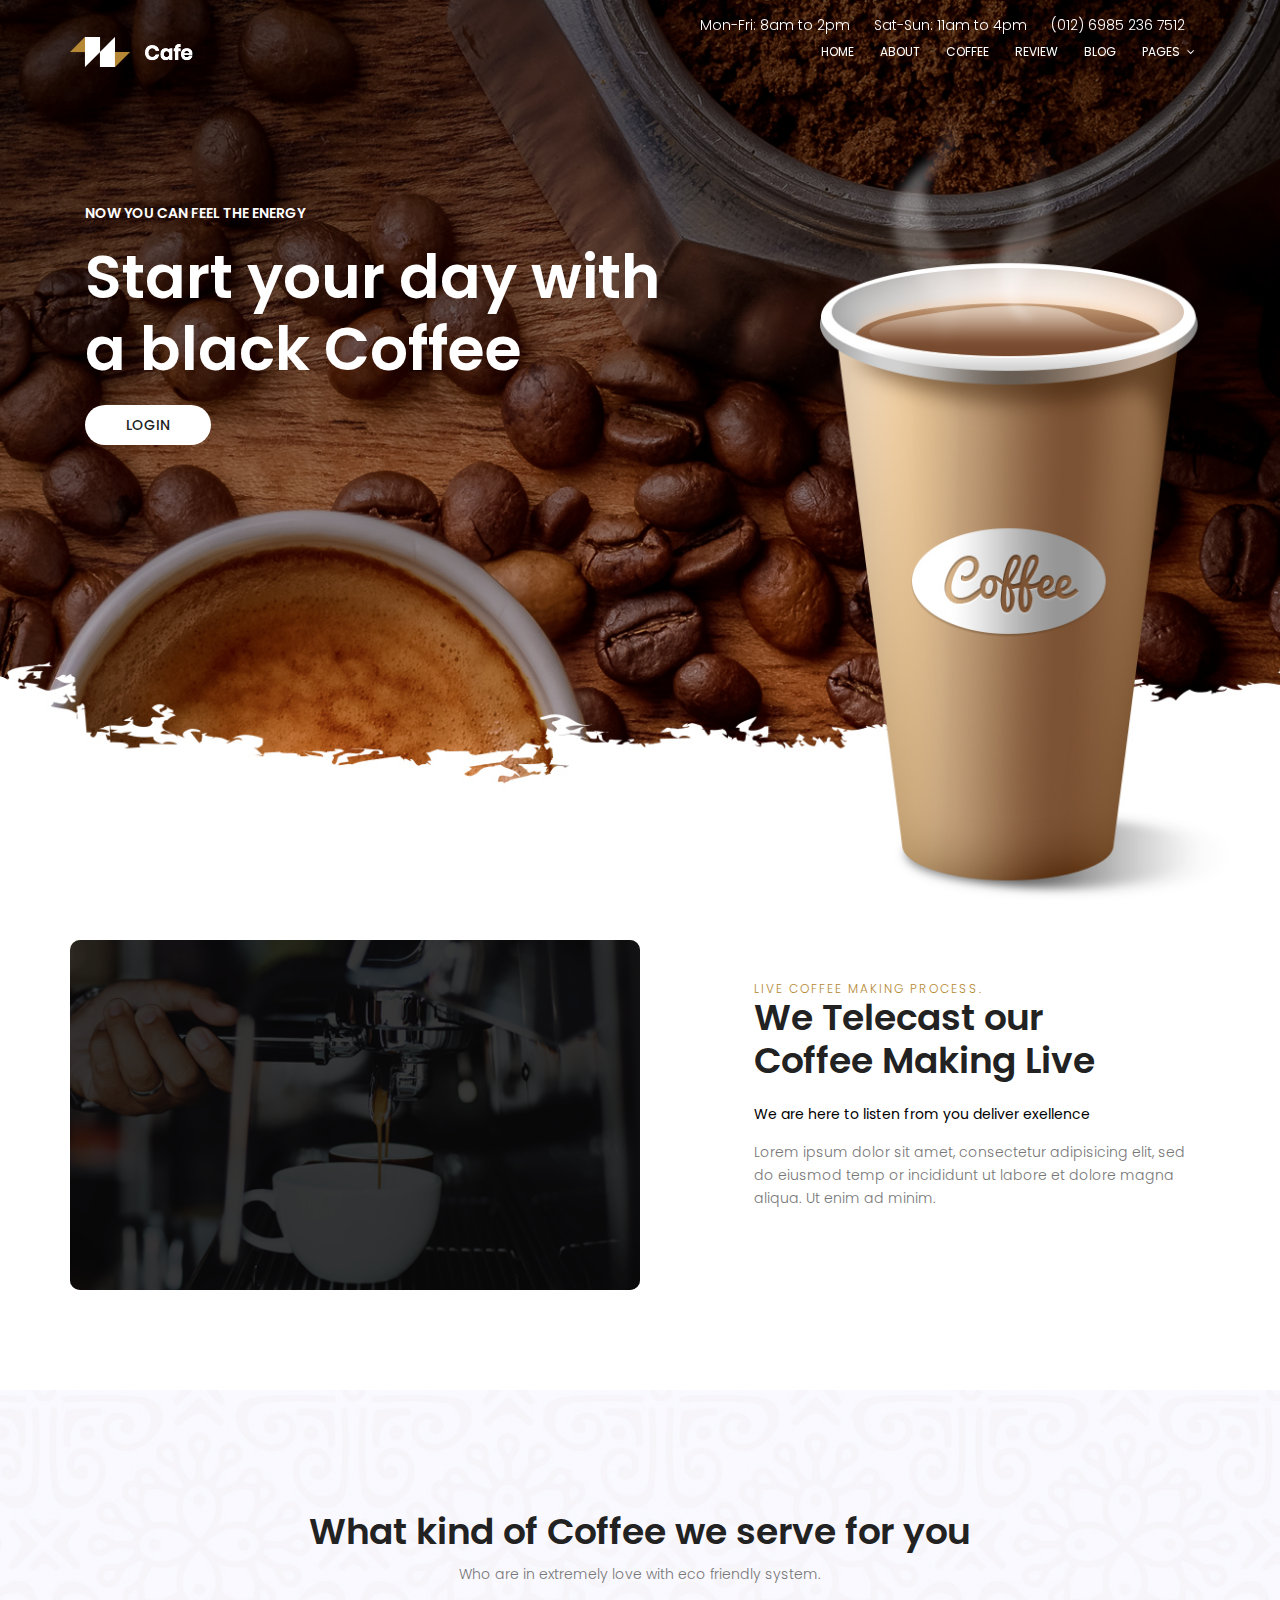
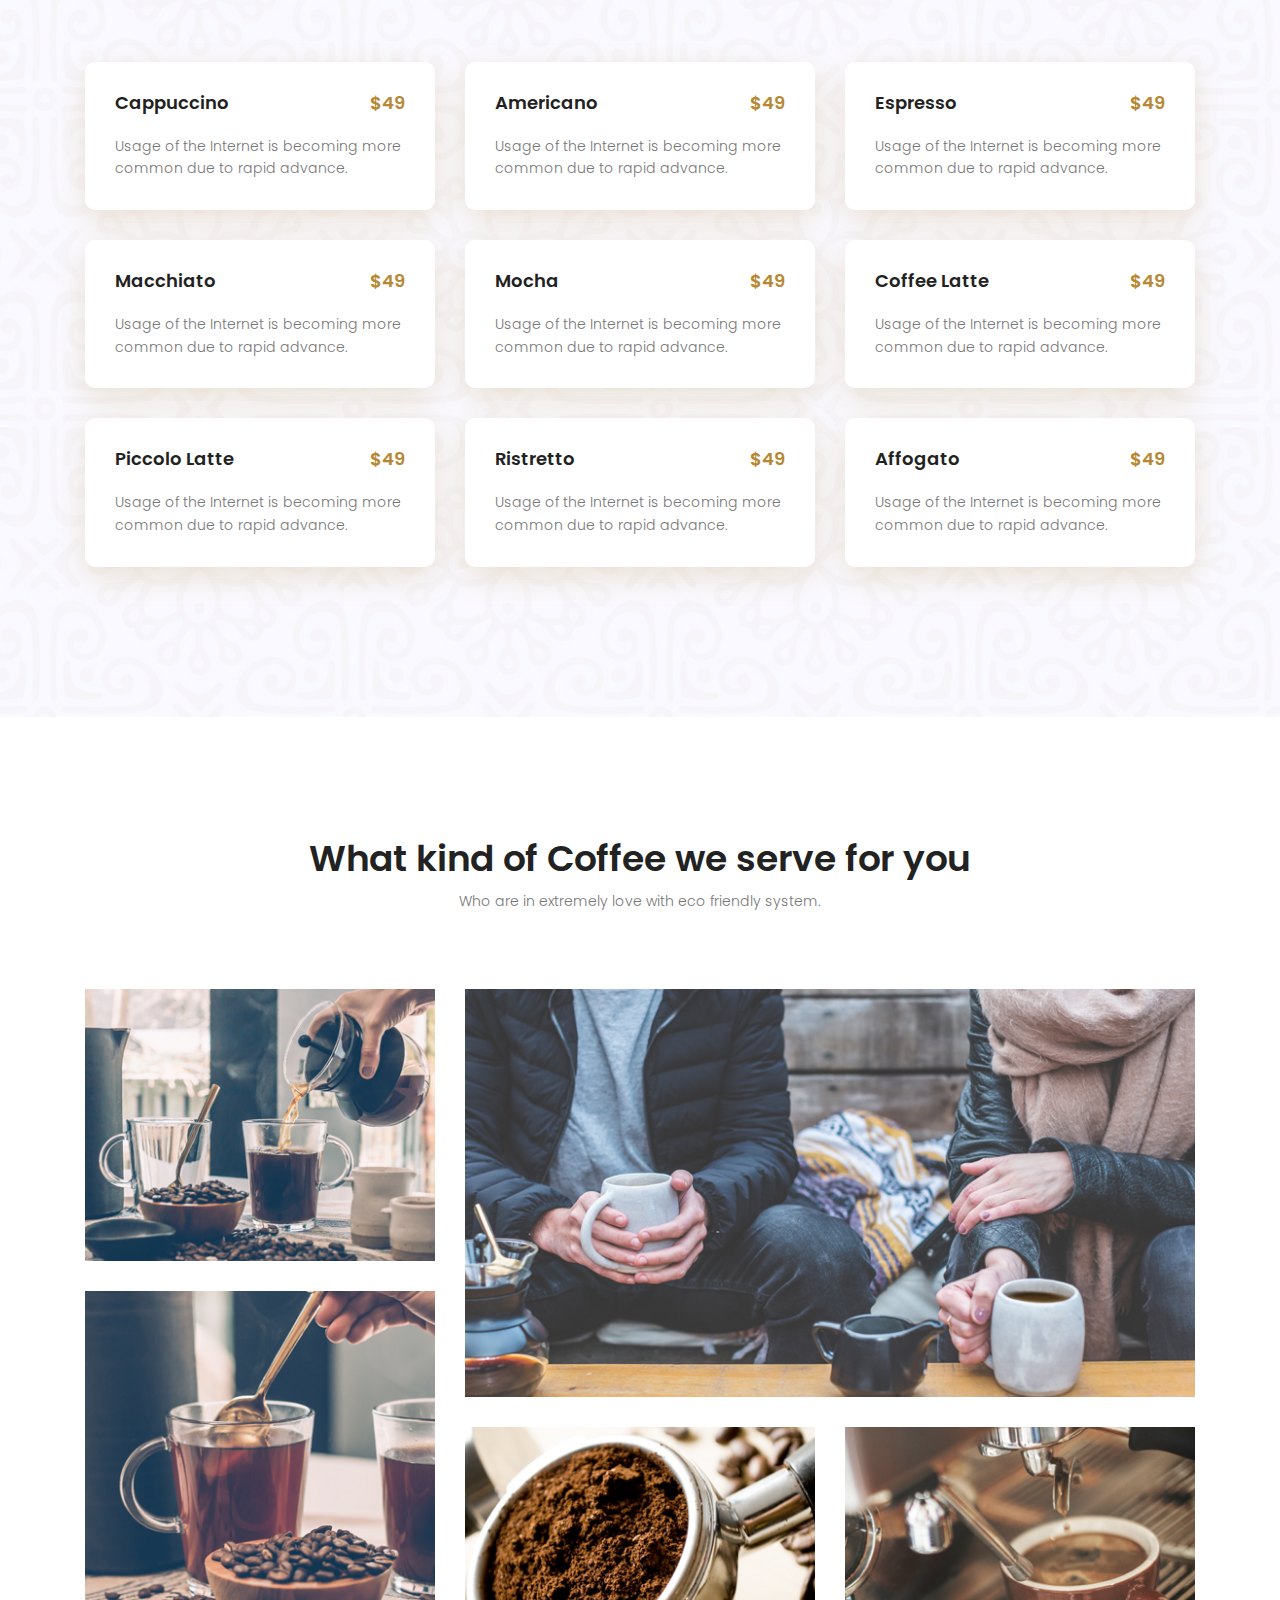
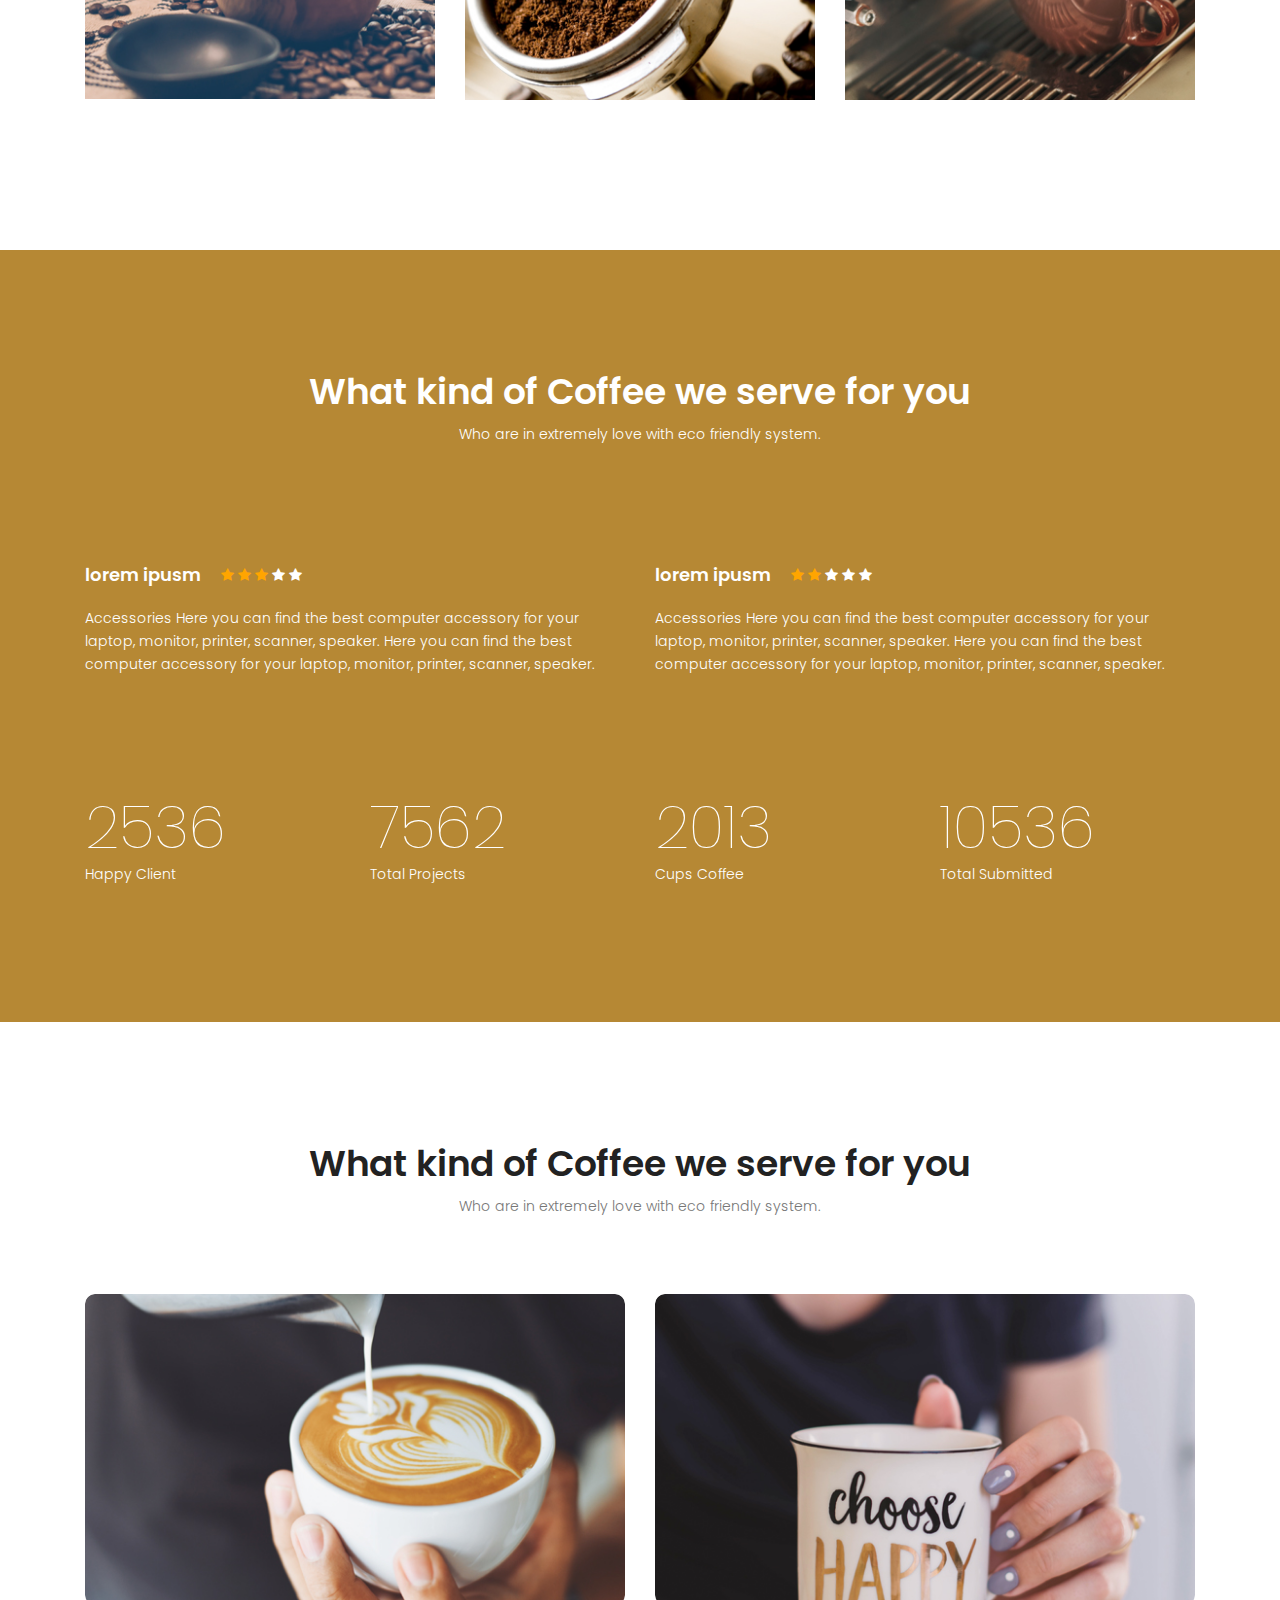
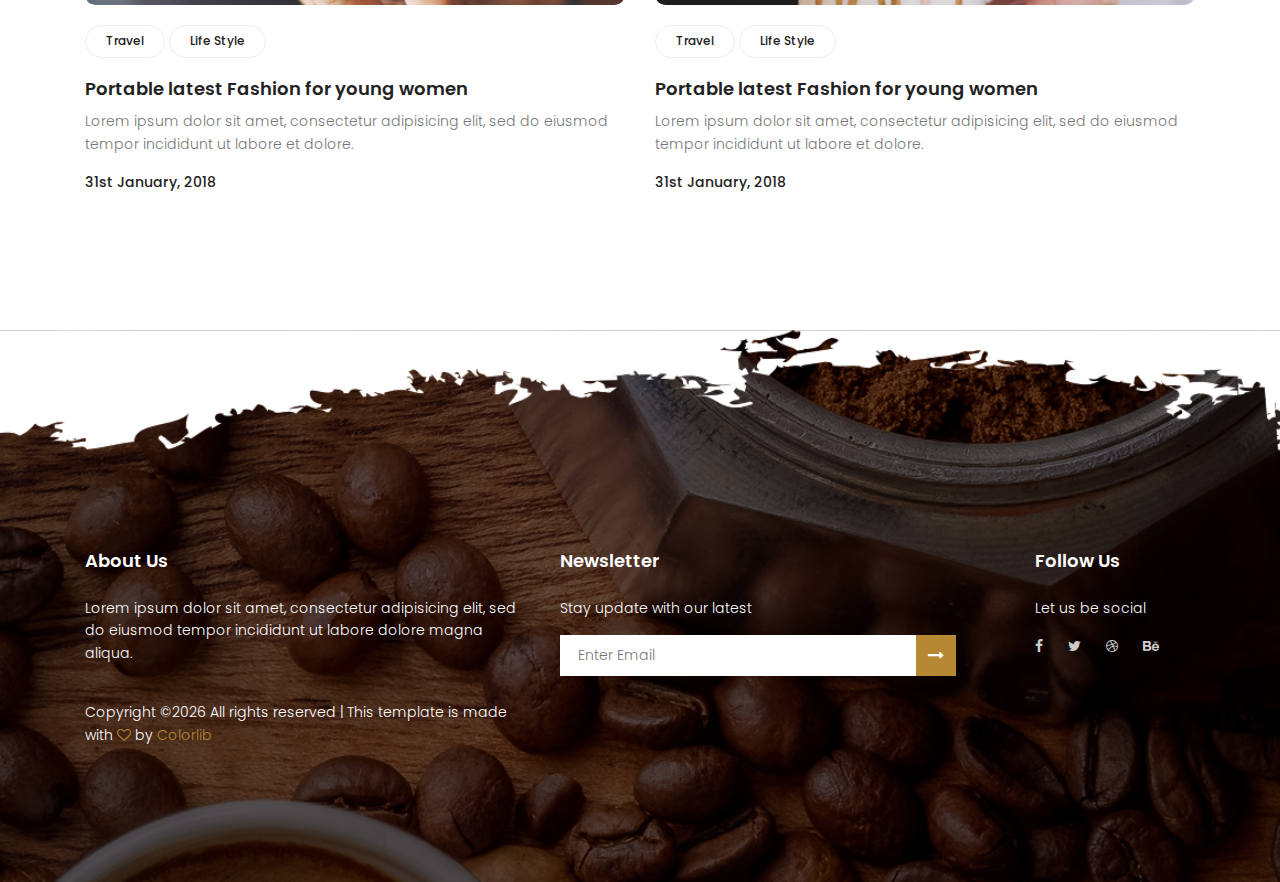
==== commit 61ee51c0: "Login Modal and database connection" ====
--- a/index.html
+++ b/index.html
@@ -15,6 +15,12 @@
 		<meta charset="UTF-8">
 		<!-- Site Title -->
 		<title>Coffee</title>
+		<!--  -->
+		<!--  -->
+	
+<script src="https://cdn.jsdelivr.net/npm/bootstrap@5.1.3/dist/js/bootstrap.bundle.min.js" integrity="sha384-ka7Sk0Gln4gmtz2MlQnikT1wXgYsOg+OMhuP+IlRH9sENBO0LRn5q+8nbTov4+1p" crossorigin="anonymous"></script>
+<script src="https://cdn.jsdelivr.net/npm/@popperjs/core@2.10.2/dist/umd/popper.min.js" integrity="sha384-7+zCNj/IqJ95wo16oMtfsKbZ9ccEh31eOz1HGyDuCQ6wgnyJNSYdrPa03rtR1zdB" crossorigin="anonymous"></script>
+<script src="https://cdn.jsdelivr.net/npm/bootstrap@5.1.3/dist/js/bootstrap.min.js" integrity="sha384-QJHtvGhmr9XOIpI6YVutG+2QOK9T+ZnN4kzFN1RtK3zEFEIsxhlmWl5/YESvpZ13" crossorigin="anonymous"></script>
 
 		<link href="https://fonts.googleapis.com/css?family=Poppins:100,200,400,300,500,600,700" rel="stylesheet"> 
 			<!--
@@ -63,6 +69,7 @@
 				          <li><a href="#coffee">Coffee</a></li>
 				          <li><a href="#review">Review</a></li>
 				          <li><a href="#blog">Blog</a></li>
+						  
 				          <li class="menu-has-children"><a href="">Pages</a>
 				            <ul>
 				              <li><a href="View/generic.html">Generic</a></li>
@@ -86,7 +93,11 @@
 								Start your day with <br>
 								a black Coffee				
 							</h1>
-							<a href="#" class="primary-btn text-uppercase">Buy Now</a>
+							
+
+							<button type="button"class="primary-btn text-uppercase" data-bs-toggle="modal" data-bs-target="#exampleModal">
+								Login
+							  </button>
 						</div>											
 					</div>
 				</div>
@@ -417,8 +428,8 @@
 								</p>
 								<p class="footer-text">
 									<!-- Link back to Colorlib can't be removed. Template is licensed under CC BY 3.0. -->
-Copyright &copy;<script>document.write(new Date().getFullYear());</script> All rights reserved | This template is made with <i class="fa fa-heart-o" aria-hidden="true"></i> by <a href="https://colorlib.com" target="_blank">Colorlib</a>
-<!-- Link back to Colorlib can't be removed. Template is licensed under CC BY 3.0. -->
+									Copyright &copy;<script>document.write(new Date().getFullYear());</script> All rights reserved | This template is made with <i class="fa fa-heart-o" aria-hidden="true"></i> by <a href="https://colorlib.com" target="_blank">Colorlib</a>
+									<!-- Link back to Colorlib can't be removed. Template is licensed under CC BY 3.0. -->
 								</p>								
 							</div>
 						</div>
@@ -473,6 +484,64 @@
 			<script src="Assets/js/jquery.counterup.min.js"></script>					
 			<script src="Assets/js/mail-script.js"></script>	
 			<script src="Assets/js/main.js"></script>	
+
+
+			<!-- Model for login -->
+			<!-- Button trigger modal -->
+
+  
+  <!-- Modal -->
+  <div class="modal fade" id="exampleModal" tabindex="-1" aria-labelledby="exampleModalLabel" aria-hidden="true">
+	<div class="modal-dialog">
+	  <div class="modal-content">
+		<div class="modal-header">
+		  <h5 class="modal-title" id="exampleModalLabel">Login</h5>
+		
+		  <button type="button" class="close btn-close" data-bs-dismiss="modal" aria-label="Close">
+			<span aria-hidden="true">&times;</span>
+		  </button>
+		
+		</div>
+		<div class="modal-body">
+			<form action="" method="post">
+                <!-- Email input -->
+                <div class="form-outline mb-4">
+					<label class="form-label" for="form2Example1" name="email">Email address</label>
+                  <input type="email" id="form2Example1" class="form-control border" />
+                </div>
+              
+                <!-- Password input -->
+                <div class="form-outline mb-4">
+					<label class="form-label" for="form2Example2" name="password">Password</label>
+                  <input type="password" id="form2Example2" class="form-control border" />
+                </div>
+              
+                <!-- 2 column grid layout for inline styling -->
+                <div class="row mb-4">
+                  <div class="col d-flex justify-content-center">
+                    <!-- Checkbox -->
+                    <div class="form-check">
+                      <input class="form-check-input" type="checkbox" value="" id="form2Example34" checked />
+                      <label class="form-check-label" for="form2Example34"> Remember me </label>
+                    </div>
+                  </div>
+              
+                  <div class="col">
+                    <!-- Simple link -->
+                    <a href="#!">Forgot password?</a>
+                  </div>
+                </div>
+              
+                <!-- Submit button -->
+                <button type="submit" class="btn  btn-block mb-4 genric-btn primary radius">Sign in</button>
+              
+                
+              </form>
+		</div>
+		
+	  </div>
+	</div>
+  </div>
 		</body>
 	</html>
 
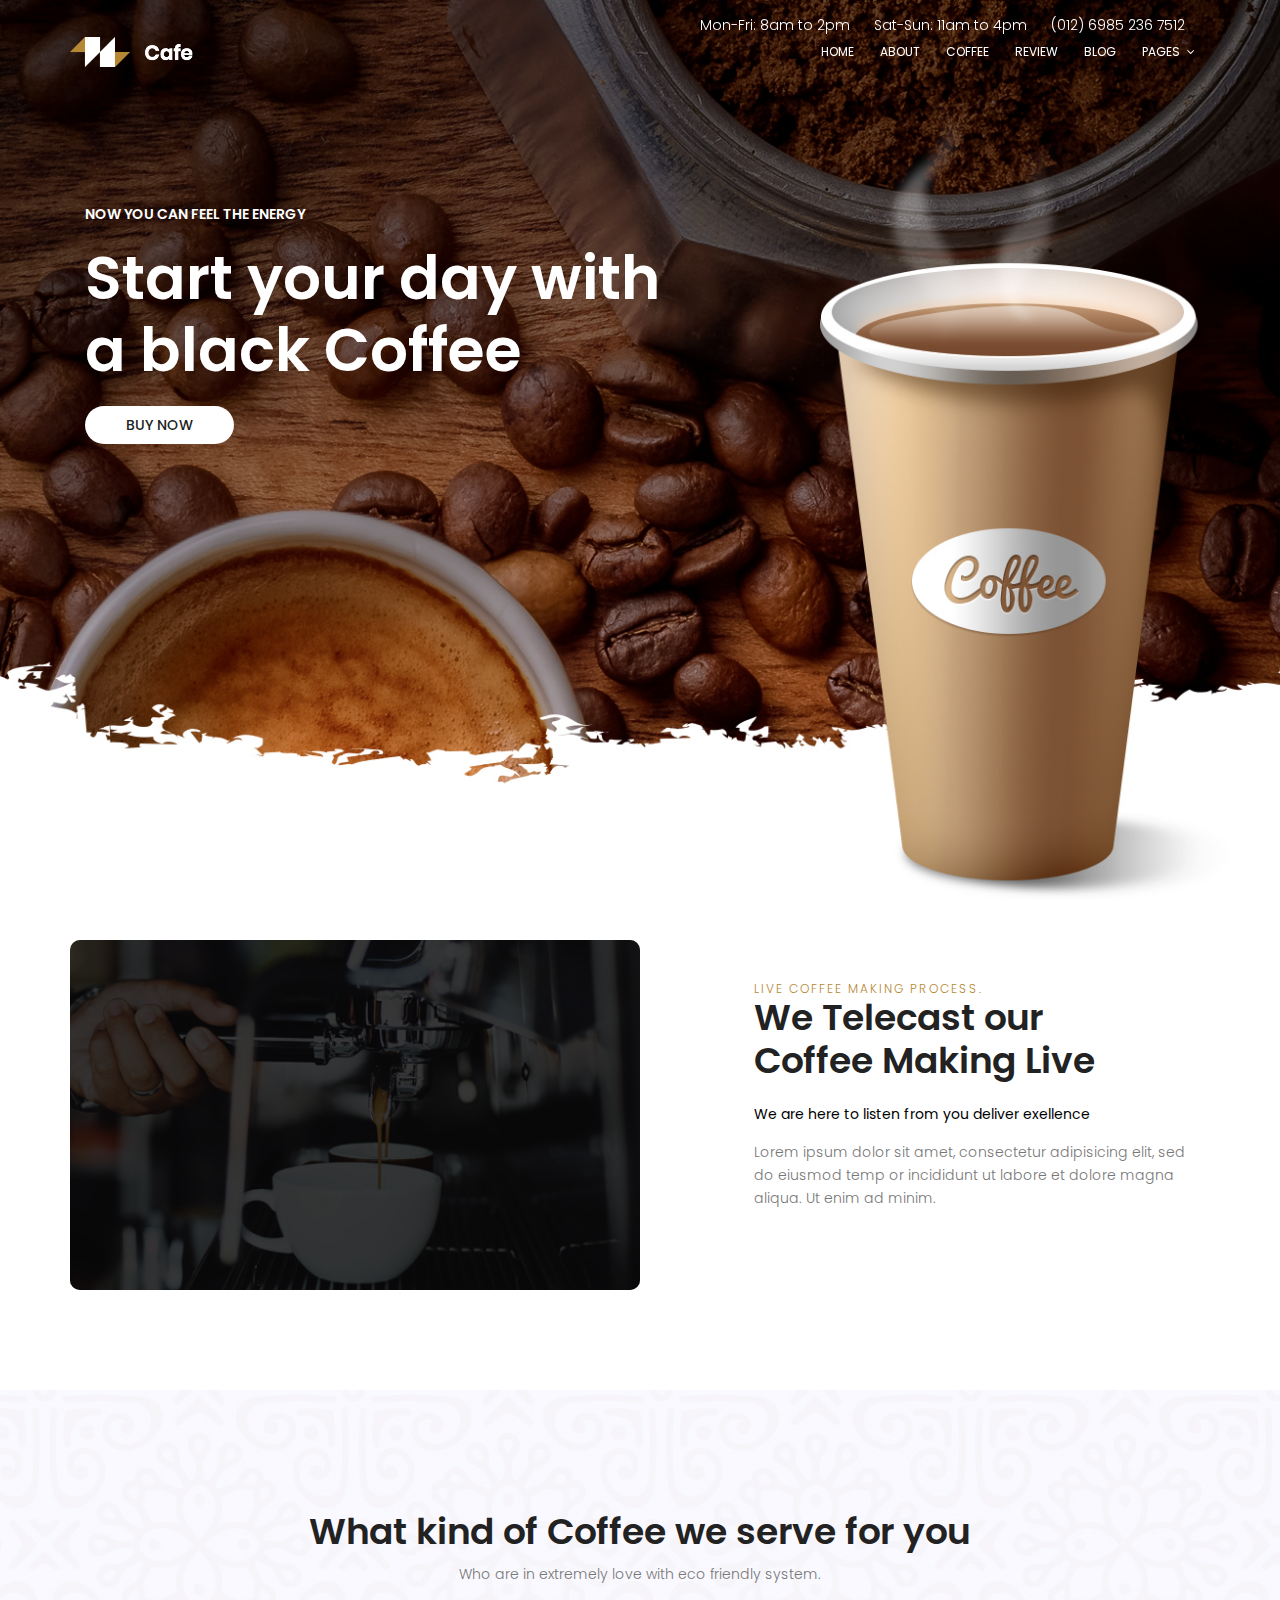
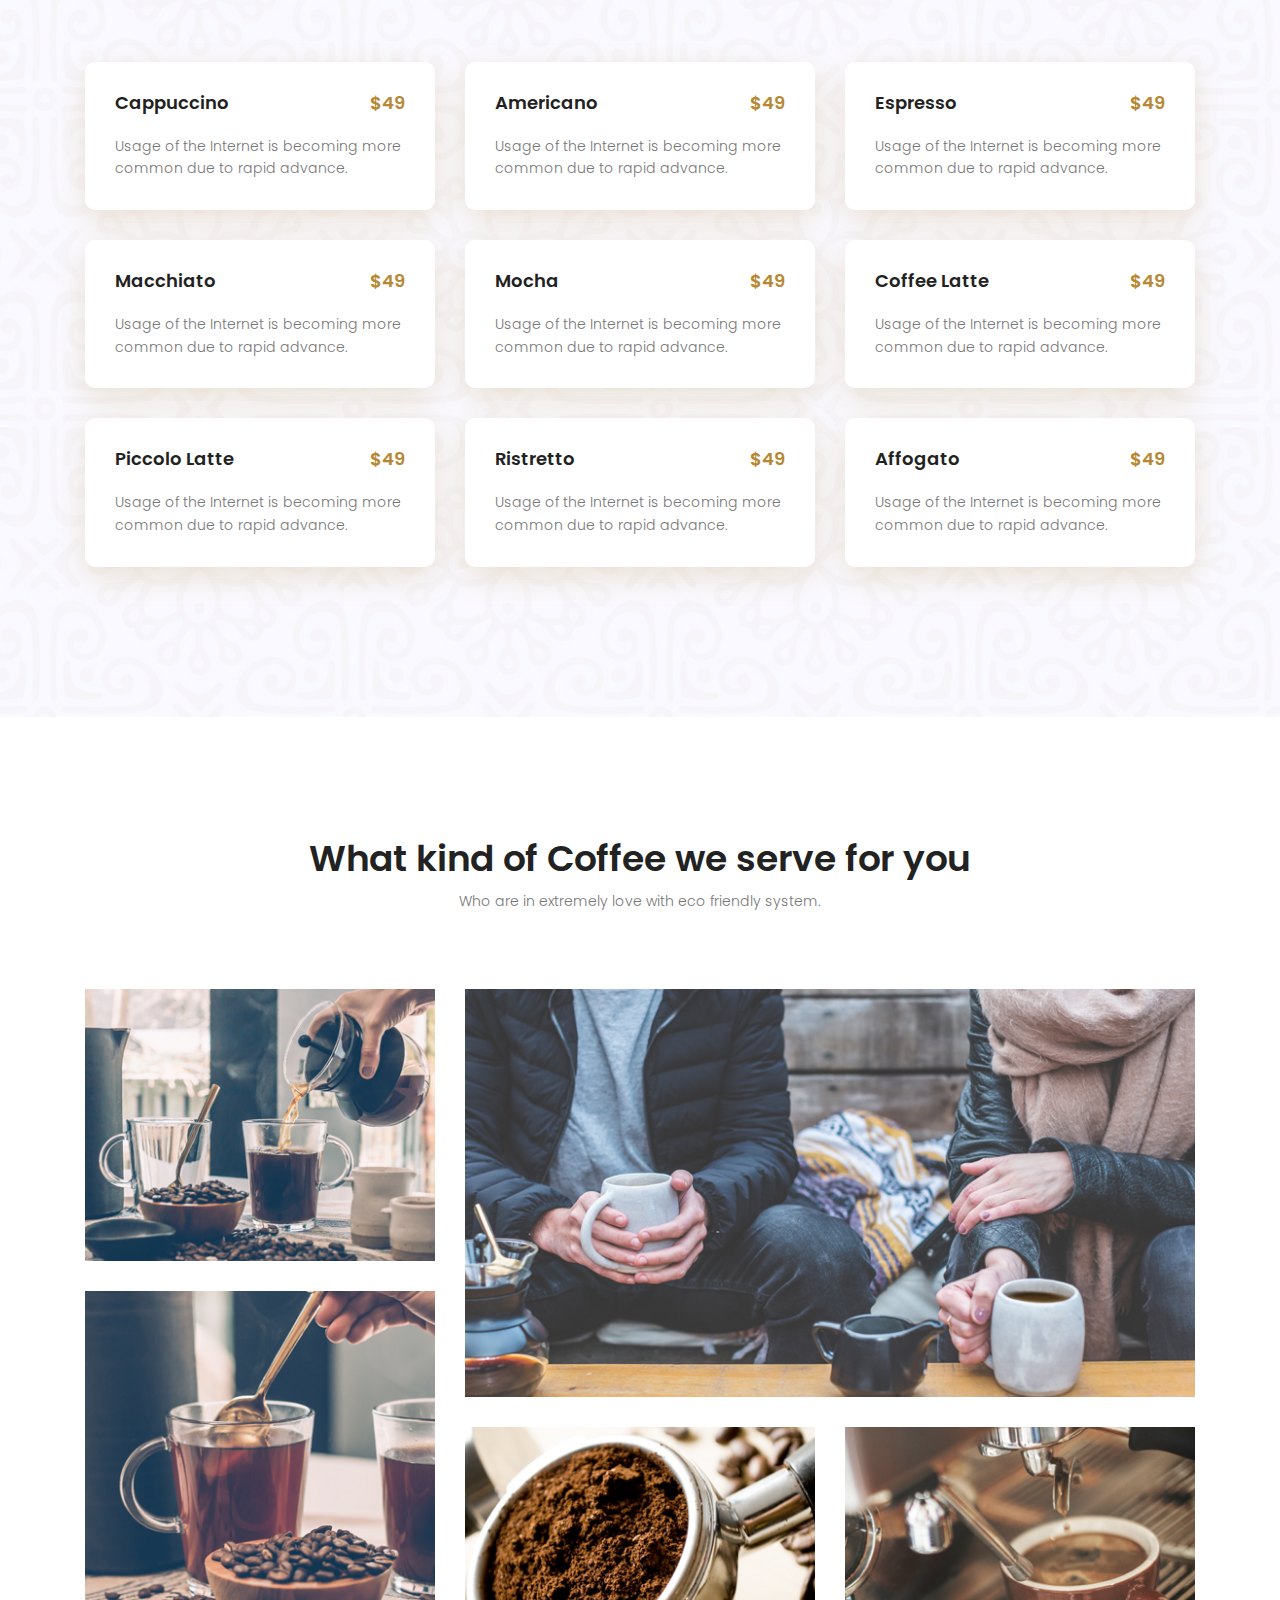
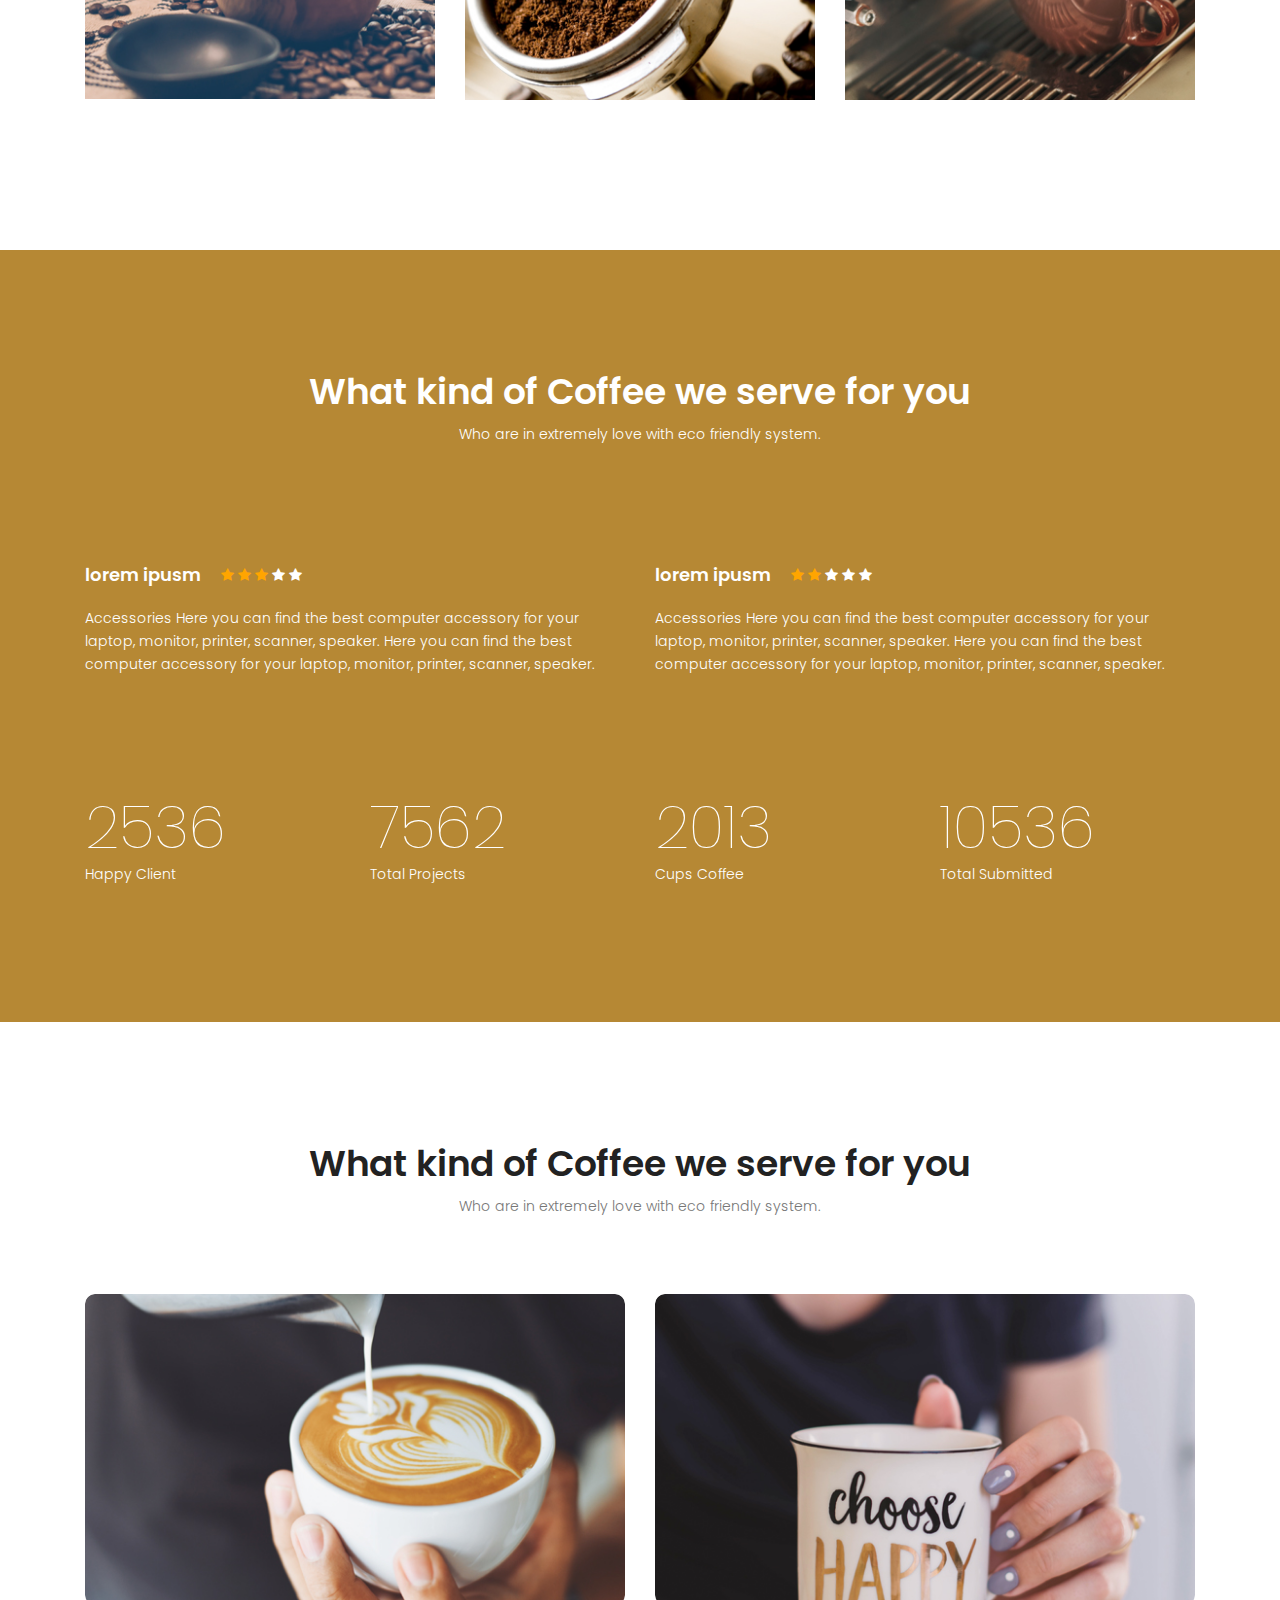
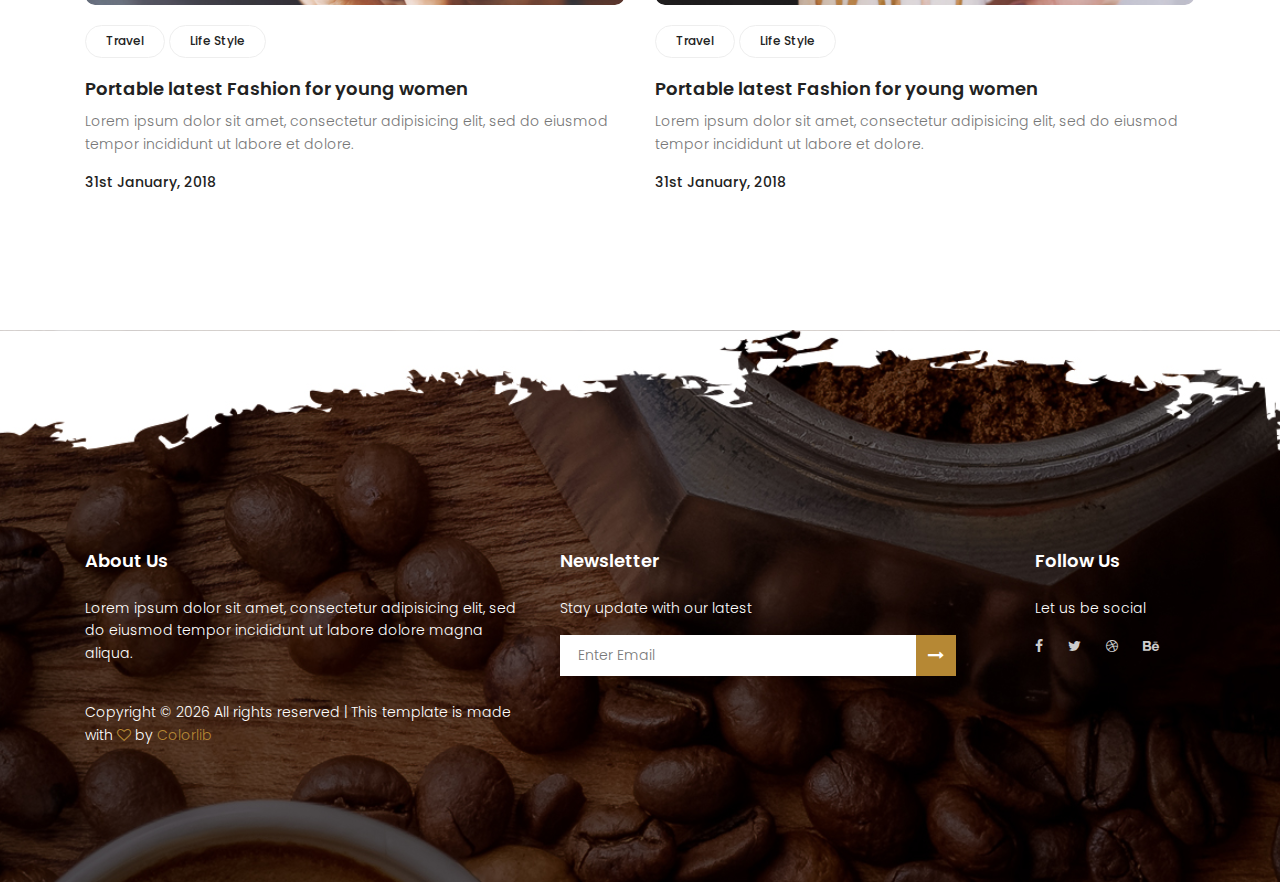
==== commit e3376f8e: "add update delete" ====
--- a/index.html
+++ b/index.html
@@ -1,549 +1,505 @@
-	<!DOCTYPE html>
-	<html lang="zxx" class="no-js">
-	<head>
-		<!-- Mobile Specific Meta -->
-		<meta name="viewport" content="width=device-width, initial-scale=1, shrink-to-fit=no">
-		<!-- Favicon-->
-		<link rel="shortcut icon" href="Assets/img/fav.png">
-		<!-- Author Meta -->
-		<meta name="author" content="codepixer">
-		<!-- Meta Description -->
-		<meta name="description" content="">
-		<!-- Meta Keyword -->
-		<meta name="keywords" content="">
-		<!-- meta character set -->
-		<meta charset="UTF-8">
-		<!-- Site Title -->
-		<title>Coffee</title>
-		<!--  -->
-		<!--  -->
-	
-<script src="https://cdn.jsdelivr.net/npm/bootstrap@5.1.3/dist/js/bootstrap.bundle.min.js" integrity="sha384-ka7Sk0Gln4gmtz2MlQnikT1wXgYsOg+OMhuP+IlRH9sENBO0LRn5q+8nbTov4+1p" crossorigin="anonymous"></script>
-<script src="https://cdn.jsdelivr.net/npm/@popperjs/core@2.10.2/dist/umd/popper.min.js" integrity="sha384-7+zCNj/IqJ95wo16oMtfsKbZ9ccEh31eOz1HGyDuCQ6wgnyJNSYdrPa03rtR1zdB" crossorigin="anonymous"></script>
-<script src="https://cdn.jsdelivr.net/npm/bootstrap@5.1.3/dist/js/bootstrap.min.js" integrity="sha384-QJHtvGhmr9XOIpI6YVutG+2QOK9T+ZnN4kzFN1RtK3zEFEIsxhlmWl5/YESvpZ13" crossorigin="anonymous"></script>
-
-		<link href="https://fonts.googleapis.com/css?family=Poppins:100,200,400,300,500,600,700" rel="stylesheet"> 
-			<!--
+<!DOCTYPE html>
+<html lang="zxx" class="no-js">
+
+<head>
+	<!-- Mobile Specific Meta -->
+	<meta name="viewport" content="width=device-width, initial-scale=1, shrink-to-fit=no">
+	<!-- Favicon-->
+	<link rel="shortcut icon" href="Assets/img/fav.png">
+	<!-- Author Meta -->
+	<meta name="author" content="codepixer">
+	<!-- Meta Description -->
+	<meta name="description" content="">
+	<!-- Meta Keyword -->
+	<meta name="keywords" content="">
+	<!-- meta character set -->
+	<meta charset="UTF-8">
+	<!-- Site Title -->
+	<title>Coffee</title>
+
+	<link href="https://fonts.googleapis.com/css?family=Poppins:100,200,400,300,500,600,700" rel="stylesheet">
+	<!--
 			CSS
 			============================================= -->
-			<link rel="stylesheet" href="Assets/css/linearicons.css">
-			<link rel="stylesheet" href="Assets/css/font-awesome.min.css">
-			<link rel="stylesheet" href="Assets/css/bootstrap.css">
-			<link rel="stylesheet" href="Assets/css/magnific-popup.css">
-			<link rel="stylesheet" href="Assets/css/nice-select.css">					
-			<link rel="stylesheet" href="Assets/css/animate.min.css">
-			<link rel="stylesheet" href="Assets/css/owl.carousel.css">
-			<link rel="stylesheet" href="Assets/css/main.css">
-		</head>
-		<body>
-
-			  <header id="header" id="home">
-				<div class="header-top">
-		  			<div class="container">
-				  		<div class="row justify-content-end">
-				  			<div class="col-lg-8 col-sm-4 col-8 header-top-right no-padding">
-				  				<ul>
-				  					<li>
-				  						Mon-Fri: 8am to 2pm
-				  					</li>
-				  					<li>
-				  						Sat-Sun: 11am to 4pm
-				  					</li>
-				  					<li>
-				  						<a href="tel:(012) 6985 236 7512">(012) 6985 236 7512</a>
-				  					</li>				  					
-				  				</ul>
-				  			</div>
-				  		</div>			  					
-		  			</div>
-				</div>			  	
-			    <div class="container">
-			    	<div class="row align-items-center justify-content-between d-flex">
-				      <div id="logo">
-				        <a href="index.html"><img src="Assets/img/logo.png" alt="" title="" /></a>
-				      </div>
-				      <nav id="nav-menu-container">
-				        <ul class="nav-menu">
-				          <li class="menu-active"><a href="#home">Home</a></li>
-				          <li><a href="#about">About</a></li>
-				          <li><a href="#coffee">Coffee</a></li>
-				          <li><a href="#review">Review</a></li>
-				          <li><a href="#blog">Blog</a></li>
-						  
-				          <li class="menu-has-children"><a href="">Pages</a>
-				            <ul>
-				              <li><a href="View/generic.html">Generic</a></li>
-				              <li><a href="View/elements.html">Elements</a></li>
-				            </ul>
-				          </li>
-				        </ul>
-				      </nav><!-- #nav-menu-container -->		    		
-			    	</div>
-			    </div>
-			  </header><!-- #header -->
-
-
-			<!-- start banner Area -->
-			<section class="banner-area" id="home">	
-				<div class="container">
-					<div class="row fullscreen d-flex align-items-center justify-content-start">
-						<div class="banner-content col-lg-7">
-							<h6 class="text-white text-uppercase">Now you can feel the Energy</h6>
-							<h1>
-								Start your day with <br>
-								a black Coffee				
-							</h1>
-							
-
-							<button type="button"class="primary-btn text-uppercase" data-bs-toggle="modal" data-bs-target="#exampleModal">
-								Login
-							  </button>
-						</div>											
-					</div>
-				</div>
-			</section>
-			<!-- End banner Area -->	
-
-			<!-- Start video-sec Area -->
-			<section class="video-sec-area pb-100 pt-40" id="about">
-				<div class="container">
-					<div class="row justify-content-start align-items-center">
-						<div class="col-lg-6 video-right justify-content-center align-items-center d-flex">
-							<div class="overlay overlay-bg"></div>
-							<a class="play-btn" href="https://www.youtube.com/watch?v=ARA0AxrnHdM"><img class="img-fluid" src="img/play-icon.png" alt=""></a>
-						</div>						
-						<div class="col-lg-6 video-left">
-							<h6>Live Coffee making process.</h6>
-							<h1>We Telecast our <br>
-							Coffee Making Live</h1>
-							<p><span>We are here to listen from you deliver exellence</span></p>
-							<p>
-								Lorem ipsum dolor sit amet, consectetur adipisicing elit, sed do eiusmod temp or incididunt ut labore et dolore magna aliqua. Ut enim ad minim.
-							</p>
-							<img class="img-fluid" src="img/signature.png" alt="">
-						</div>
-					</div>
-				</div>	
-			</section>
-			<!-- End video-sec Area -->
-			
-			<!-- Start menu Area -->
-			<section class="menu-area section-gap" id="coffee">
-				<div class="container">
-					<div class="row d-flex justify-content-center">
-						<div class="menu-content pb-60 col-lg-10">
-							<div class="title text-center">
-								<h1 class="mb-10">What kind of Coffee we serve for you</h1>
-								<p>Who are in extremely love with eco friendly system.</p>
-							</div>
-						</div>
-					</div>						
+	<link rel="stylesheet" href="Assets/css/linearicons.css">
+	<link rel="stylesheet" href="Assets/css/font-awesome.min.css">
+	<link rel="stylesheet" href="Assets/css/bootstrap.css">
+	<link rel="stylesheet" href="Assets/css/magnific-popup.css">
+	<link rel="stylesheet" href="Assets/css/nice-select.css">
+	<link rel="stylesheet" href="Assets/css/animate.min.css">
+	<link rel="stylesheet" href="Assets/css/owl.carousel.css">
+	<link rel="stylesheet" href="Assets/css/main.css">
+</head>
+
+<body>
+
+	<header id="header" id="home">
+		<div class="header-top">
+			<div class="container">
+				<div class="row justify-content-end">
+					<div class="col-lg-8 col-sm-4 col-8 header-top-right no-padding">
+						<ul>
+							<li>
+								Mon-Fri: 8am to 2pm
+							</li>
+							<li>
+								Sat-Sun: 11am to 4pm
+							</li>
+							<li>
+								<a href="tel:(012) 6985 236 7512">(012) 6985 236 7512</a>
+							</li>
+						</ul>
+					</div>
+				</div>
+			</div>
+		</div>
+		<div class="container">
+			<div class="row align-items-center justify-content-between d-flex">
+				<div id="logo">
+					<a href="index.html"><img src="Assets/img/logo.png" alt="" title="" /></a>
+				</div>
+				<nav id="nav-menu-container">
+					<ul class="nav-menu">
+						<li class="menu-active"><a href="#home">Home</a></li>
+						<li><a href="#about">About</a></li>
+						<li><a href="#coffee">Coffee</a></li>
+						<li><a href="#review">Review</a></li>
+						<li><a href="#blog">Blog</a></li>
+						<li class="menu-has-children"><a href="">Pages</a>
+							<ul>
+								<li><a href="View/generic.html">Generic</a></li>
+								<li><a href="View/elements.html">Elements</a></li>
+							</ul>
+						</li>
+					</ul>
+				</nav><!-- #nav-menu-container -->
+			</div>
+		</div>
+	</header><!-- #header -->
+
+
+	<!-- start banner Area -->
+	<section class="banner-area" id="home">
+		<div class="container">
+			<div class="row fullscreen d-flex align-items-center justify-content-start">
+				<div class="banner-content col-lg-7">
+					<h6 class="text-white text-uppercase">Now you can feel the Energy</h6>
+					<h1>
+						Start your day with <br>
+						a black Coffee
+					</h1>
+					<a href="#" class="primary-btn text-uppercase">Buy Now</a>
+				</div>
+			</div>
+		</div>
+	</section>
+	<!-- End banner Area -->
+
+	<!-- Start video-sec Area -->
+	<section class="video-sec-area pb-100 pt-40" id="about">
+		<div class="container">
+			<div class="row justify-content-start align-items-center">
+				<div class="col-lg-6 video-right justify-content-center align-items-center d-flex">
+					<div class="overlay overlay-bg"></div>
+					<a class="play-btn" href="https://www.youtube.com/watch?v=ARA0AxrnHdM"><img class="img-fluid"
+							src="img/play-icon.png" alt=""></a>
+				</div>
+				<div class="col-lg-6 video-left">
+					<h6>Live Coffee making process.</h6>
+					<h1>We Telecast our <br>
+						Coffee Making Live</h1>
+					<p><span>We are here to listen from you deliver exellence</span></p>
+					<p>
+						Lorem ipsum dolor sit amet, consectetur adipisicing elit, sed do eiusmod temp or incididunt ut
+						labore et dolore magna aliqua. Ut enim ad minim.
+					</p>
+					<img class="img-fluid" src="img/signature.png" alt="">
+				</div>
+			</div>
+		</div>
+	</section>
+	<!-- End video-sec Area -->
+
+	<!-- Start menu Area -->
+	<section class="menu-area section-gap" id="coffee">
+		<div class="container">
+			<div class="row d-flex justify-content-center">
+				<div class="menu-content pb-60 col-lg-10">
+					<div class="title text-center">
+						<h1 class="mb-10">What kind of Coffee we serve for you</h1>
+						<p>Who are in extremely love with eco friendly system.</p>
+					</div>
+				</div>
+			</div>
+			<div class="row">
+				<div class="col-lg-4">
+					<div class="single-menu">
+						<div class="title-div justify-content-between d-flex">
+							<h4>Cappuccino</h4>
+							<p class="price float-right">
+								$49
+							</p>
+						</div>
+						<p>
+							Usage of the Internet is becoming more common due to rapid advance.
+						</p>
+					</div>
+				</div>
+				<div class="col-lg-4">
+					<div class="single-menu">
+						<div class="title-div justify-content-between d-flex">
+							<h4>Americano</h4>
+							<p class="price float-right">
+								$49
+							</p>
+						</div>
+						<p>
+							Usage of the Internet is becoming more common due to rapid advance.
+						</p>
+					</div>
+				</div>
+				<div class="col-lg-4">
+					<div class="single-menu">
+						<div class="title-div justify-content-between d-flex">
+							<h4>Espresso</h4>
+							<p class="price float-right">
+								$49
+							</p>
+						</div>
+						<p>
+							Usage of the Internet is becoming more common due to rapid advance.
+						</p>
+					</div>
+				</div>
+				<div class="col-lg-4">
+					<div class="single-menu">
+						<div class="title-div justify-content-between d-flex">
+							<h4>Macchiato</h4>
+							<p class="price float-right">
+								$49
+							</p>
+						</div>
+						<p>
+							Usage of the Internet is becoming more common due to rapid advance.
+						</p>
+					</div>
+				</div>
+				<div class="col-lg-4">
+					<div class="single-menu">
+						<div class="title-div justify-content-between d-flex">
+							<h4>Mocha</h4>
+							<p class="price float-right">
+								$49
+							</p>
+						</div>
+						<p>
+							Usage of the Internet is becoming more common due to rapid advance.
+						</p>
+					</div>
+				</div>
+				<div class="col-lg-4">
+					<div class="single-menu">
+						<div class="title-div justify-content-between d-flex">
+							<h4>Coffee Latte</h4>
+							<p class="price float-right">
+								$49
+							</p>
+						</div>
+						<p>
+							Usage of the Internet is becoming more common due to rapid advance.
+						</p>
+					</div>
+				</div>
+				<div class="col-lg-4">
+					<div class="single-menu">
+						<div class="title-div justify-content-between d-flex">
+							<h4>Piccolo Latte</h4>
+							<p class="price float-right">
+								$49
+							</p>
+						</div>
+						<p>
+							Usage of the Internet is becoming more common due to rapid advance.
+						</p>
+					</div>
+				</div>
+				<div class="col-lg-4">
+					<div class="single-menu">
+						<div class="title-div justify-content-between d-flex">
+							<h4>Ristretto</h4>
+							<p class="price float-right">
+								$49
+							</p>
+						</div>
+						<p>
+							Usage of the Internet is becoming more common due to rapid advance.
+						</p>
+					</div>
+				</div>
+				<div class="col-lg-4">
+					<div class="single-menu">
+						<div class="title-div justify-content-between d-flex">
+							<h4>Affogato</h4>
+							<p class="price float-right">
+								$49
+							</p>
+						</div>
+						<p>
+							Usage of the Internet is becoming more common due to rapid advance.
+						</p>
+					</div>
+				</div>
+			</div>
+		</div>
+	</section>
+	<!-- End menu Area -->
+
+	<!-- Start gallery Area -->
+	<section class="gallery-area section-gap" id="gallery">
+		<div class="container">
+			<div class="row d-flex justify-content-center">
+				<div class="menu-content pb-60 col-lg-10">
+					<div class="title text-center">
+						<h1 class="mb-10">What kind of Coffee we serve for you</h1>
+						<p>Who are in extremely love with eco friendly system.</p>
+					</div>
+				</div>
+			</div>
+			<div class="row">
+				<div class="col-lg-4">
+					<a href="Assets/img/g1.jpg" class="img-pop-home">
+						<img class="img-fluid" src="Assets/img/g1.jpg" alt="">
+					</a>
+					<a href="Assets/img/g2.jpg" class="img-pop-home">
+						<img class="img-fluid" src="Assets/img/g2.jpg" alt="">
+					</a>
+				</div>
+				<div class="col-lg-8">
+					<a href="Assets/img/g3.jpg" class="img-pop-home">
+						<img class="img-fluid" src="Assets/img/g3.jpg" alt="">
+					</a>
 					<div class="row">
-						<div class="col-lg-4">
-							<div class="single-menu">
-								<div class="title-div justify-content-between d-flex">
-									<h4>Cappuccino</h4>
-									<p class="price float-right">
-										$49
-									</p>
+						<div class="col-lg-6">
+							<a href="Assets/img/g4.jpg" class="img-pop-home">
+								<img class="img-fluid" src="Assets/img/g4.jpg" alt="">
+							</a>
+						</div>
+						<div class="col-lg-6">
+							<a href="Assets/img/g5.jpg" class="img-pop-home">
+								<img class="img-fluid" src="Assets/img/g5.jpg" alt="">
+							</a>
+						</div>
+					</div>
+				</div>
+			</div>
+		</div>
+	</section>
+	<!-- End gallery Area -->
+
+	<!-- Start review Area -->
+	<section class="review-area section-gap" id="review">
+		<div class="container">
+			<div class="row d-flex justify-content-center">
+				<div class="menu-content pb-60 col-lg-10">
+					<div class="title text-center">
+						<h1 class="mb-10">What kind of Coffee we serve for you</h1>
+						<p>Who are in extremely love with eco friendly system.</p>
+					</div>
+				</div>
+			</div>
+			<div class="row">
+				<div class="col-lg-6 col-md-6 single-review">
+					<img src="img/r1.png" alt="">
+					<div class="title d-flex flex-row">
+						<h4>lorem ipusm</h4>
+						<div class="star">
+							<span class="fa fa-star checked"></span>
+							<span class="fa fa-star checked"></span>
+							<span class="fa fa-star checked"></span>
+							<span class="fa fa-star"></span>
+							<span class="fa fa-star"></span>
+						</div>
+					</div>
+					<p>
+						Accessories Here you can find the best computer accessory for your laptop, monitor, printer,
+						scanner, speaker. Here you can find the best computer accessory for your laptop, monitor,
+						printer, scanner, speaker.
+					</p>
+				</div>
+				<div class="col-lg-6 col-md-6 single-review">
+					<img src="img/r2.png" alt="">
+					<div class="title d-flex flex-row">
+						<h4>lorem ipusm</h4>
+						<div class="star">
+							<span class="fa fa-star checked"></span>
+							<span class="fa fa-star checked"></span>
+							<span class="fa fa-star"></span>
+							<span class="fa fa-star"></span>
+							<span class="fa fa-star"></span>
+						</div>
+					</div>
+					<p>
+						Accessories Here you can find the best computer accessory for your laptop, monitor, printer,
+						scanner, speaker. Here you can find the best computer accessory for your laptop, monitor,
+						printer, scanner, speaker.
+					</p>
+				</div>
+			</div>
+			<div class="row counter-row">
+				<div class="col-lg-3 col-md-6 single-counter">
+					<h1 class="counter">2536</h1>
+					<p>Happy Client</p>
+				</div>
+				<div class="col-lg-3 col-md-6 single-counter">
+					<h1 class="counter">7562</h1>
+					<p>Total Projects</p>
+				</div>
+				<div class="col-lg-3 col-md-6 single-counter">
+					<h1 class="counter">2013</h1>
+					<p>Cups Coffee</p>
+				</div>
+				<div class="col-lg-3 col-md-6 single-counter">
+					<h1 class="counter">10536</h1>
+					<p>Total Submitted</p>
+				</div>
+			</div>
+		</div>
+	</section>
+	<!-- End review Area -->
+
+	<!-- Start blog Area -->
+	<section class="blog-area section-gap" id="blog">
+		<div class="container">
+			<div class="row d-flex justify-content-center">
+				<div class="menu-content pb-60 col-lg-10">
+					<div class="title text-center">
+						<h1 class="mb-10">What kind of Coffee we serve for you</h1>
+						<p>Who are in extremely love with eco friendly system.</p>
+					</div>
+				</div>
+			</div>
+			<div class="row">
+				<div class="col-lg-6 col-md-6 single-blog">
+					<img class="img-fluid" src="Assets/img/b1.jpg" alt="">
+					<ul class="post-tags">
+						<li><a href="#">Travel</a></li>
+						<li><a href="#">Life Style</a></li>
+					</ul>
+					<a href="#">
+						<h4>Portable latest Fashion for young women</h4>
+					</a>
+					<p>
+						Lorem ipsum dolor sit amet, consectetur adipisicing elit, sed do eiusmod tempor incididunt ut
+						labore et dolore.
+					</p>
+					<p class="post-date">
+						31st January, 2018
+					</p>
+				</div>
+				<div class="col-lg-6 col-md-6 single-blog">
+					<img class="img-fluid" src="Assets/img/b2.jpg" alt="">
+					<ul class="post-tags">
+						<li><a href="#">Travel</a></li>
+						<li><a href="#">Life Style</a></li>
+					</ul>
+					<a href="#">
+						<h4>Portable latest Fashion for young women</h4>
+					</a>
+					<p>
+						Lorem ipsum dolor sit amet, consectetur adipisicing elit, sed do eiusmod tempor incididunt ut
+						labore et dolore.
+					</p>
+					<p class="post-date">
+						31st January, 2018
+					</p>
+				</div>
+			</div>
+		</div>
+	</section>
+	<!-- End blog Area -->
+
+
+	<!-- start footer Area -->
+	<footer class="footer-area section-gap">
+		<div class="container">
+			<div class="row">
+				<div class="col-lg-5 col-md-6 col-sm-6">
+					<div class="single-footer-widget">
+						<h6>About Us</h6>
+						<p>
+							Lorem ipsum dolor sit amet, consectetur adipisicing elit, sed do eiusmod tempor incididunt
+							ut labore dolore magna aliqua.
+						</p>
+						<p class="footer-text">
+							<!-- Link back to Colorlib can't be removed. Template is licensed under CC BY 3.0. -->
+							Copyright &copy;
+							<script>document.write(new Date().getFullYear());</script> All rights reserved | This
+							template is made with <i class="fa fa-heart-o" aria-hidden="true"></i> by <a
+								href="https://colorlib.com" target="_blank">Colorlib</a>
+							<!-- Link back to Colorlib can't be removed. Template is licensed under CC BY 3.0. -->
+						</p>
+					</div>
+				</div>
+				<div class="col-lg-5  col-md-6 col-sm-6">
+					<div class="single-footer-widget">
+						<h6>Newsletter</h6>
+						<p>Stay update with our latest</p>
+						<div class="" id="mc_embed_signup">
+							<form target="_blank" novalidate="true"
+								action="https://spondonit.us12.list-manage.com/subscribe/post?u=1462626880ade1ac87bd9c93a&amp;id=92a4423d01"
+								method="get" class="form-inline">
+								<input class="form-control" name="EMAIL" placeholder="Enter Email"
+									onfocus="this.placeholder = ''" onblur="this.placeholder = 'Enter Email '"
+									required="" type="email">
+								<button class="click-btn btn btn-default"><i class="fa fa-long-arrow-right"
+										aria-hidden="true"></i></button>
+								<div style="position: absolute; left: -5000px;">
+									<input name="b_36c4fd991d266f23781ded980_aefe40901a" tabindex="-1" value=""
+										type="text">
 								</div>
-								<p>
-									Usage of the Internet is becoming more common due to rapid advance.
-								</p>								
-							</div>
-						</div>
-						<div class="col-lg-4">
-							<div class="single-menu">
-								<div class="title-div justify-content-between d-flex">
-									<h4>Americano</h4>
-									<p class="price float-right">
-										$49
-									</p>
-								</div>
-								<p>
-									Usage of the Internet is becoming more common due to rapid advance.
-								</p>								
-							</div>
-						</div>
-						<div class="col-lg-4">
-							<div class="single-menu">
-								<div class="title-div justify-content-between d-flex">
-									<h4>Espresso</h4>
-									<p class="price float-right">
-										$49
-									</p>
-								</div>
-								<p>
-									Usage of the Internet is becoming more common due to rapid advance.
-								</p>								
-							</div>
-						</div>	
-						<div class="col-lg-4">
-							<div class="single-menu">
-								<div class="title-div justify-content-between d-flex">
-									<h4>Macchiato</h4>
-									<p class="price float-right">
-										$49
-									</p>
-								</div>
-								<p>
-									Usage of the Internet is becoming more common due to rapid advance.
-								</p>								
-							</div>
-						</div>
-						<div class="col-lg-4">
-							<div class="single-menu">
-								<div class="title-div justify-content-between d-flex">
-									<h4>Mocha</h4>
-									<p class="price float-right">
-										$49
-									</p>
-								</div>
-								<p>
-									Usage of the Internet is becoming more common due to rapid advance.
-								</p>								
-							</div>
-						</div>
-						<div class="col-lg-4">
-							<div class="single-menu">
-								<div class="title-div justify-content-between d-flex">
-									<h4>Coffee Latte</h4>
-									<p class="price float-right">
-										$49
-									</p>
-								</div>
-								<p>
-									Usage of the Internet is becoming more common due to rapid advance.
-								</p>								
-							</div>
-						</div>
-						<div class="col-lg-4">
-							<div class="single-menu">
-								<div class="title-div justify-content-between d-flex">
-									<h4>Piccolo Latte</h4>
-									<p class="price float-right">
-										$49
-									</p>
-								</div>
-								<p>
-									Usage of the Internet is becoming more common due to rapid advance.
-								</p>								
-							</div>
-						</div>
-						<div class="col-lg-4">
-							<div class="single-menu">
-								<div class="title-div justify-content-between d-flex">
-									<h4>Ristretto</h4>
-									<p class="price float-right">
-										$49
-									</p>
-								</div>
-								<p>
-									Usage of the Internet is becoming more common due to rapid advance.
-								</p>								
-							</div>
-						</div>
-						<div class="col-lg-4">
-							<div class="single-menu">
-								<div class="title-div justify-content-between d-flex">
-									<h4>Affogato</h4>
-									<p class="price float-right">
-										$49
-									</p>
-								</div>
-								<p>
-									Usage of the Internet is becoming more common due to rapid advance.
-								</p>								
-							</div>
-						</div>															
-					</div>
-				</div>	
-			</section>
-			<!-- End menu Area -->
-			
-			<!-- Start gallery Area -->
-			<section class="gallery-area section-gap" id="gallery">
-				<div class="container">
-					<div class="row d-flex justify-content-center">
-						<div class="menu-content pb-60 col-lg-10">
-							<div class="title text-center">
-								<h1 class="mb-10">What kind of Coffee we serve for you</h1>
-								<p>Who are in extremely love with eco friendly system.</p>
-							</div>
-						</div>
-					</div>						
-					<div class="row">
-						<div class="col-lg-4">
-							<a href="Assets/img/g1.jpg" class="img-pop-home">
-								<img class="img-fluid" src="Assets/img/g1.jpg" alt="">
-							</a>	
-							<a href="Assets/img/g2.jpg" class="img-pop-home">
-								<img class="img-fluid" src="Assets/img/g2.jpg" alt="">
-							</a>	
-						</div>
-						<div class="col-lg-8">
-							<a href="Assets/img/g3.jpg" class="img-pop-home">
-								<img class="img-fluid" src="Assets/img/g3.jpg" alt="">
-							</a>	
-							<div class="row">
-								<div class="col-lg-6">
-									<a href="Assets/img/g4.jpg" class="img-pop-home">
-										<img class="img-fluid" src="Assets/img/g4.jpg" alt="">
-									</a>	
-								</div>
-								<div class="col-lg-6">
-									<a href="Assets/img/g5.jpg" class="img-pop-home">
-										<img class="img-fluid" src="Assets/img/g5.jpg" alt="">
-									</a>	
-								</div>
-							</div>
-						</div>
-					</div>
-				</div>	
-			</section>
-			<!-- End gallery Area -->
-			
-			<!-- Start review Area -->
-			<section class="review-area section-gap" id="review">
-				<div class="container">
-					<div class="row d-flex justify-content-center">
-						<div class="menu-content pb-60 col-lg-10">
-							<div class="title text-center">
-								<h1 class="mb-10">What kind of Coffee we serve for you</h1>
-								<p>Who are in extremely love with eco friendly system.</p>
-							</div>
-						</div>
-					</div>						
-					<div class="row">
-						<div class="col-lg-6 col-md-6 single-review">
-							<img src="img/r1.png" alt="">
-							<div class="title d-flex flex-row">
-								<h4>lorem ipusm</h4>
-								<div class="star">
-									<span class="fa fa-star checked"></span>
-									<span class="fa fa-star checked"></span>
-									<span class="fa fa-star checked"></span>
-									<span class="fa fa-star"></span>
-									<span class="fa fa-star"></span>								
-								</div>
-							</div>
-							<p>
-								Accessories Here you can find the best computer accessory for your laptop, monitor, printer, scanner, speaker. Here you can find the best computer accessory for your laptop, monitor, printer, scanner, speaker.
-							</p>
-						</div>	
-						<div class="col-lg-6 col-md-6 single-review">
-							<img src="img/r2.png" alt="">
-							<div class="title d-flex flex-row">
-								<h4>lorem ipusm</h4>
-								<div class="star">
-									<span class="fa fa-star checked"></span>
-									<span class="fa fa-star checked"></span>
-									<span class="fa fa-star"></span>
-									<span class="fa fa-star"></span>
-									<span class="fa fa-star"></span>								
-								</div>
-							</div>
-							<p>
-								Accessories Here you can find the best computer accessory for your laptop, monitor, printer, scanner, speaker. Here you can find the best computer accessory for your laptop, monitor, printer, scanner, speaker.
-							</p>
-						</div>	
-					</div>
-					<div class="row counter-row">
-						<div class="col-lg-3 col-md-6 single-counter">
-							<h1 class="counter">2536</h1>
-							<p>Happy Client</p>
-						</div>
-						<div class="col-lg-3 col-md-6 single-counter">
-							<h1 class="counter">7562</h1>
-							<p>Total Projects</p>
-						</div>
-						<div class="col-lg-3 col-md-6 single-counter">
-							<h1 class="counter">2013</h1>
-							<p>Cups Coffee</p>
-						</div>
-						<div class="col-lg-3 col-md-6 single-counter">
-							<h1 class="counter">10536</h1>
-							<p>Total Submitted</p>
-						</div>																		
-					</div>
-				</div>	
-			</section>
-			<!-- End review Area -->
-			
-			<!-- Start blog Area -->
-			<section class="blog-area section-gap" id="blog">
-				<div class="container">
-					<div class="row d-flex justify-content-center">
-						<div class="menu-content pb-60 col-lg-10">
-							<div class="title text-center">
-								<h1 class="mb-10">What kind of Coffee we serve for you</h1>
-								<p>Who are in extremely love with eco friendly system.</p>
-							</div>
-						</div>
-					</div>						
-					<div class="row">
-						<div class="col-lg-6 col-md-6 single-blog">
-							<img class="img-fluid" src="Assets/img/b1.jpg" alt="">
-							<ul class="post-tags">
-								<li><a href="#">Travel</a></li>
-								<li><a href="#">Life Style</a></li>
-							</ul>
-							<a href="#"><h4>Portable latest Fashion for young women</h4></a>
-							<p>
-								Lorem ipsum dolor sit amet, consectetur adipisicing elit, sed do eiusmod tempor incididunt ut labore  et dolore.
-							</p>
-							<p class="post-date">
-								31st January, 2018
-							</p>
-						</div>
-						<div class="col-lg-6 col-md-6 single-blog">
-							<img class="img-fluid" src="Assets/img/b2.jpg" alt="">
-							<ul class="post-tags">
-								<li><a href="#">Travel</a></li>
-								<li><a href="#">Life Style</a></li>
-							</ul>
-							<a href="#"><h4>Portable latest Fashion for young women</h4></a>
-							<p>
-								Lorem ipsum dolor sit amet, consectetur adipisicing elit, sed do eiusmod tempor incididunt ut labore  et dolore.
-							</p>
-							<p class="post-date">
-								31st January, 2018
-							</p>
-						</div>						
-					</div>
-				</div>	
-			</section>
-			<!-- End blog Area -->
-			
-
-			<!-- start footer Area -->		
-			<footer class="footer-area section-gap">
-				<div class="container">
-					<div class="row">
-						<div class="col-lg-5 col-md-6 col-sm-6">
-							<div class="single-footer-widget">
-								<h6>About Us</h6>
-								<p>
-									Lorem ipsum dolor sit amet, consectetur adipisicing elit, sed do eiusmod tempor incididunt ut labore dolore magna aliqua.
-								</p>
-								<p class="footer-text">
-									<!-- Link back to Colorlib can't be removed. Template is licensed under CC BY 3.0. -->
-									Copyright &copy;<script>document.write(new Date().getFullYear());</script> All rights reserved | This template is made with <i class="fa fa-heart-o" aria-hidden="true"></i> by <a href="https://colorlib.com" target="_blank">Colorlib</a>
-									<!-- Link back to Colorlib can't be removed. Template is licensed under CC BY 3.0. -->
-								</p>								
-							</div>
-						</div>
-						<div class="col-lg-5  col-md-6 col-sm-6">
-							<div class="single-footer-widget">
-								<h6>Newsletter</h6>
-								<p>Stay update with our latest</p>
-								<div class="" id="mc_embed_signup">
-									<form target="_blank" novalidate="true" action="https://spondonit.us12.list-manage.com/subscribe/post?u=1462626880ade1ac87bd9c93a&amp;id=92a4423d01" method="get" class="form-inline">
-										<input class="form-control" name="EMAIL" placeholder="Enter Email" onfocus="this.placeholder = ''" onblur="this.placeholder = 'Enter Email '" required="" type="email">
-			                            	<button class="click-btn btn btn-default"><i class="fa fa-long-arrow-right" aria-hidden="true"></i></button>
-			                            	<div style="position: absolute; left: -5000px;">
-												<input name="b_36c4fd991d266f23781ded980_aefe40901a" tabindex="-1" value="" type="text">
-											</div>
-
-										<div class="info pt-20"></div>
-									</form>
-								</div>
-							</div>
-						</div>						
-						<div class="col-lg-2 col-md-6 col-sm-6 social-widget">
-							<div class="single-footer-widget">
-								<h6>Follow Us</h6>
-								<p>Let us be social</p>
-								<div class="footer-social d-flex align-items-center">
-									<a href="#"><i class="fa fa-facebook"></i></a>
-									<a href="#"><i class="fa fa-twitter"></i></a>
-									<a href="#"><i class="fa fa-dribbble"></i></a>
-									<a href="#"><i class="fa fa-behance"></i></a>
-								</div>
-							</div>
-						</div>							
-					</div>
-				</div>
-			</footer>	
-			<!-- End footer Area -->	
-
-			<script src="Assets/js/vendor/jquery-2.2.4.min.js"></script>
-			<script src="https://cdnjs.cloudflare.com/ajax/libs/popper.js/1.12.9/umd/popper.min.js" integrity="sha384-ApNbgh9B+Y1QKtv3Rn7W3mgPxhU9K/ScQsAP7hUibX39j7fakFPskvXusvfa0b4Q" crossorigin="anonymous"></script>
-			<script src="Assetsjs/vendor/bootstrap.min.js"></script>			
-			<script type="text/javascript" src="https://maps.googleapis.com/maps/api/js?key=AIzaSyBhOdIF3Y9382fqJYt5I_sswSrEw5eihAA"></script>
-  			<script src="Assets/js/easing.min.js"></script>			
-			<script src="Assets/js/hoverIntent.js"></script>
-			<script src="Assets/js/superfish.min.js"></script>	
-			<script src="Assets/js/jquery.ajaxchimp.min.js"></script>
-			<script src="Assets/js/jquery.magnific-popup.min.js"></script>	
-			<script src="Assets/js/owl.carousel.min.js"></script>			
-			<script src="Assets/js/jquery.sticky.js"></script>
-			<script src="Assets/js/jquery.nice-select.min.js"></script>			
-			<script src="Assets/js/parallax.min.js"></script>	
-			<script src="Assets/js/waypoints.min.js"></script>
-			<script src="Assets/js/jquery.counterup.min.js"></script>					
-			<script src="Assets/js/mail-script.js"></script>	
-			<script src="Assets/js/main.js"></script>	
-
-
-			<!-- Model for login -->
-			<!-- Button trigger modal -->
-
-  
-  <!-- Modal -->
-  <div class="modal fade" id="exampleModal" tabindex="-1" aria-labelledby="exampleModalLabel" aria-hidden="true">
-	<div class="modal-dialog">
-	  <div class="modal-content">
-		<div class="modal-header">
-		  <h5 class="modal-title" id="exampleModalLabel">Login</h5>
-		
-		  <button type="button" class="close btn-close" data-bs-dismiss="modal" aria-label="Close">
-			<span aria-hidden="true">&times;</span>
-		  </button>
-		
-		</div>
-		<div class="modal-body">
-			<form action="" method="post">
-                <!-- Email input -->
-                <div class="form-outline mb-4">
-					<label class="form-label" for="form2Example1" name="email">Email address</label>
-                  <input type="email" id="form2Example1" class="form-control border" />
-                </div>
-              
-                <!-- Password input -->
-                <div class="form-outline mb-4">
-					<label class="form-label" for="form2Example2" name="password">Password</label>
-                  <input type="password" id="form2Example2" class="form-control border" />
-                </div>
-              
-                <!-- 2 column grid layout for inline styling -->
-                <div class="row mb-4">
-                  <div class="col d-flex justify-content-center">
-                    <!-- Checkbox -->
-                    <div class="form-check">
-                      <input class="form-check-input" type="checkbox" value="" id="form2Example34" checked />
-                      <label class="form-check-label" for="form2Example34"> Remember me </label>
-                    </div>
-                  </div>
-              
-                  <div class="col">
-                    <!-- Simple link -->
-                    <a href="#!">Forgot password?</a>
-                  </div>
-                </div>
-              
-                <!-- Submit button -->
-                <button type="submit" class="btn  btn-block mb-4 genric-btn primary radius">Sign in</button>
-              
-                
-              </form>
-		</div>
-		
-	  </div>
-	</div>
-  </div>
-		</body>
-	</html>
-
-
-
+
+								<div class="info pt-20"></div>
+							</form>
+						</div>
+					</div>
+				</div>
+				<div class="col-lg-2 col-md-6 col-sm-6 social-widget">
+					<div class="single-footer-widget">
+						<h6>Follow Us</h6>
+						<p>Let us be social</p>
+						<div class="footer-social d-flex align-items-center">
+							<a href="#"><i class="fa fa-facebook"></i></a>
+							<a href="#"><i class="fa fa-twitter"></i></a>
+							<a href="#"><i class="fa fa-dribbble"></i></a>
+							<a href="#"><i class="fa fa-behance"></i></a>
+						</div>
+					</div>
+				</div>
+			</div>
+		</div>
+	</footer>
+	<!-- End footer Area -->
+
+	<script src="Assets/js/vendor/jquery-2.2.4.min.js"></script>
+	<script src="https://cdnjs.cloudflare.com/ajax/libs/popper.js/1.12.9/umd/popper.min.js"
+		integrity="sha384-ApNbgh9B+Y1QKtv3Rn7W3mgPxhU9K/ScQsAP7hUibX39j7fakFPskvXusvfa0b4Q"
+		crossorigin="anonymous"></script>
+	<script src="Assetsjs/vendor/bootstrap.min.js"></script>
+	<script type="text/javascript"
+		src="https://maps.googleapis.com/maps/api/js?key=AIzaSyBhOdIF3Y9382fqJYt5I_sswSrEw5eihAA"></script>
+	<script src="Assets/js/easing.min.js"></script>
+	<script src="Assets/js/hoverIntent.js"></script>
+	<script src="Assets/js/superfish.min.js"></script>
+	<script src="Assets/js/jquery.ajaxchimp.min.js"></script>
+	<script src="Assets/js/jquery.magnific-popup.min.js"></script>
+	<script src="Assets/js/owl.carousel.min.js"></script>
+	<script src="Assets/js/jquery.sticky.js"></script>
+	<script src="Assets/js/jquery.nice-select.min.js"></script>
+	<script src="Assets/js/parallax.min.js"></script>
+	<script src="Assets/js/waypoints.min.js"></script>
+	<script src="Assets/js/jquery.counterup.min.js"></script>
+	<script src="Assets/js/mail-script.js"></script>
+	<script src="Assets/js/main.js"></script>
+</body>
+
+</html>